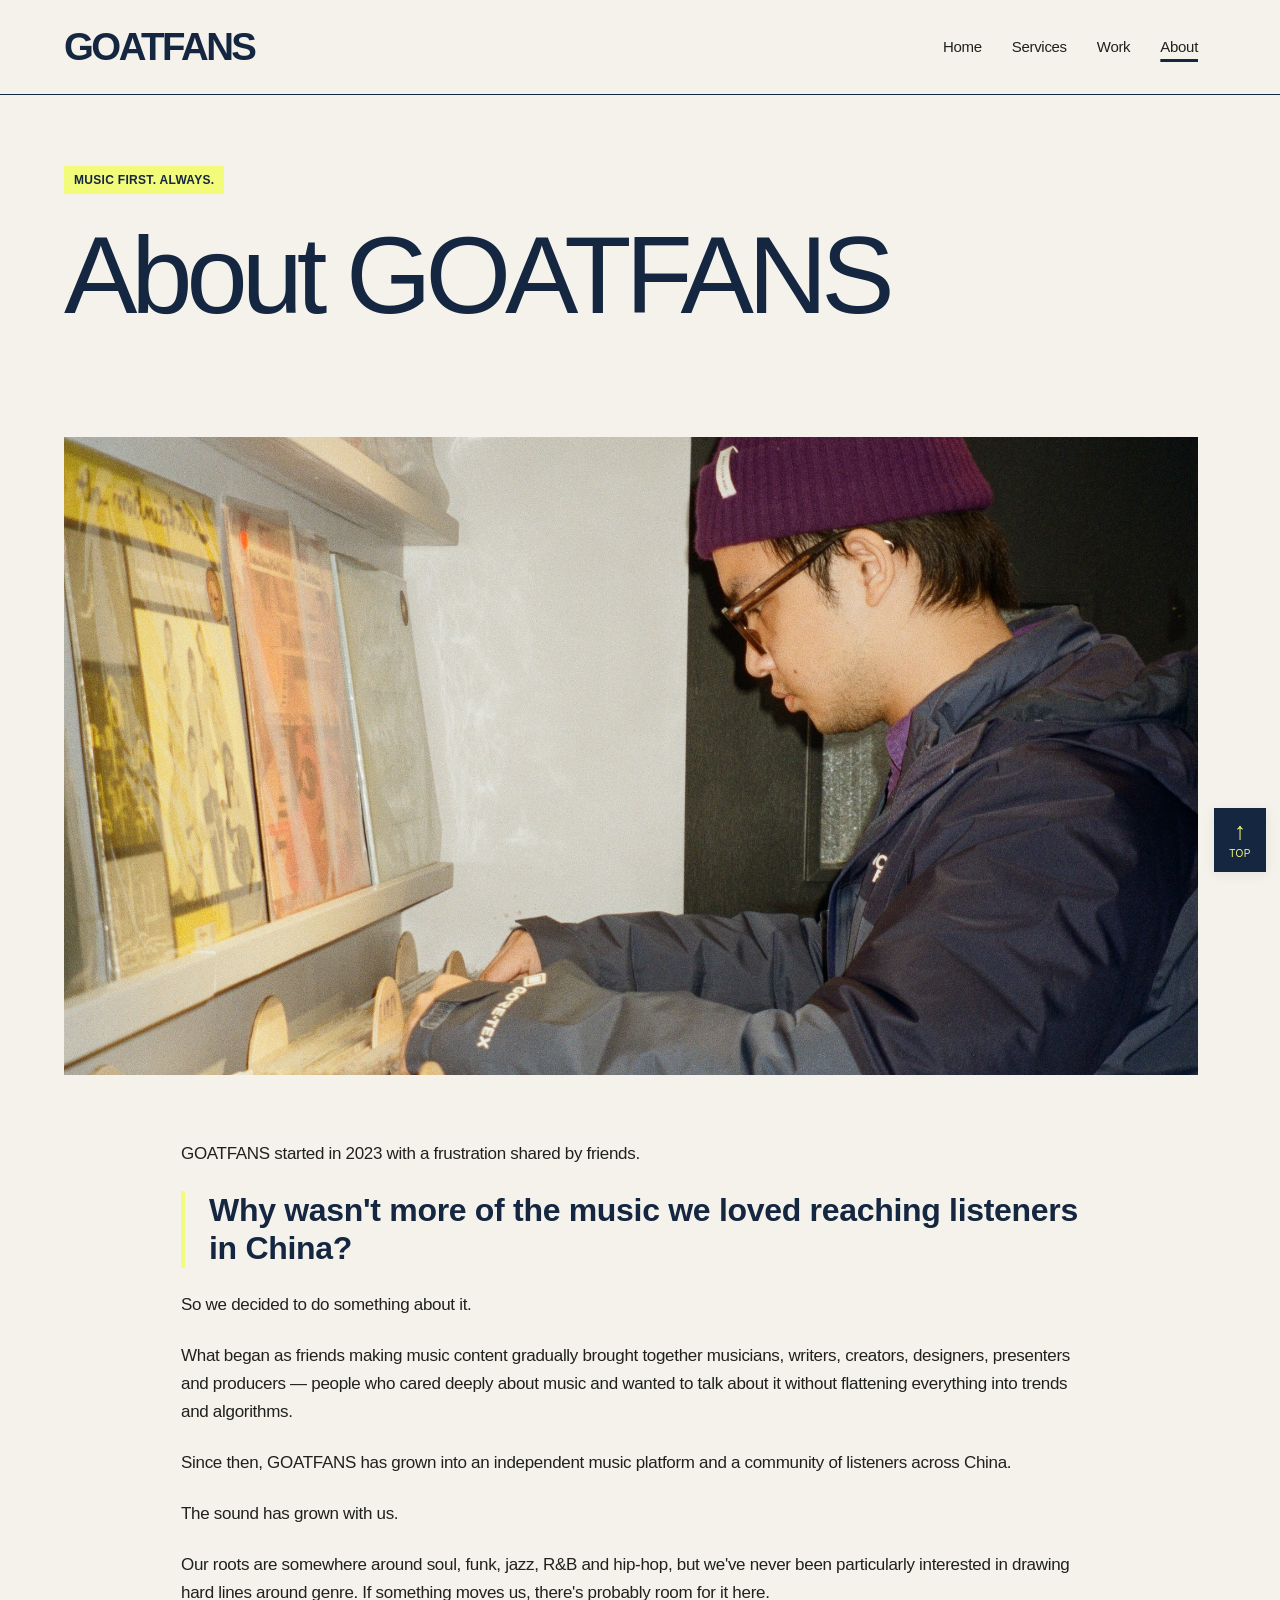
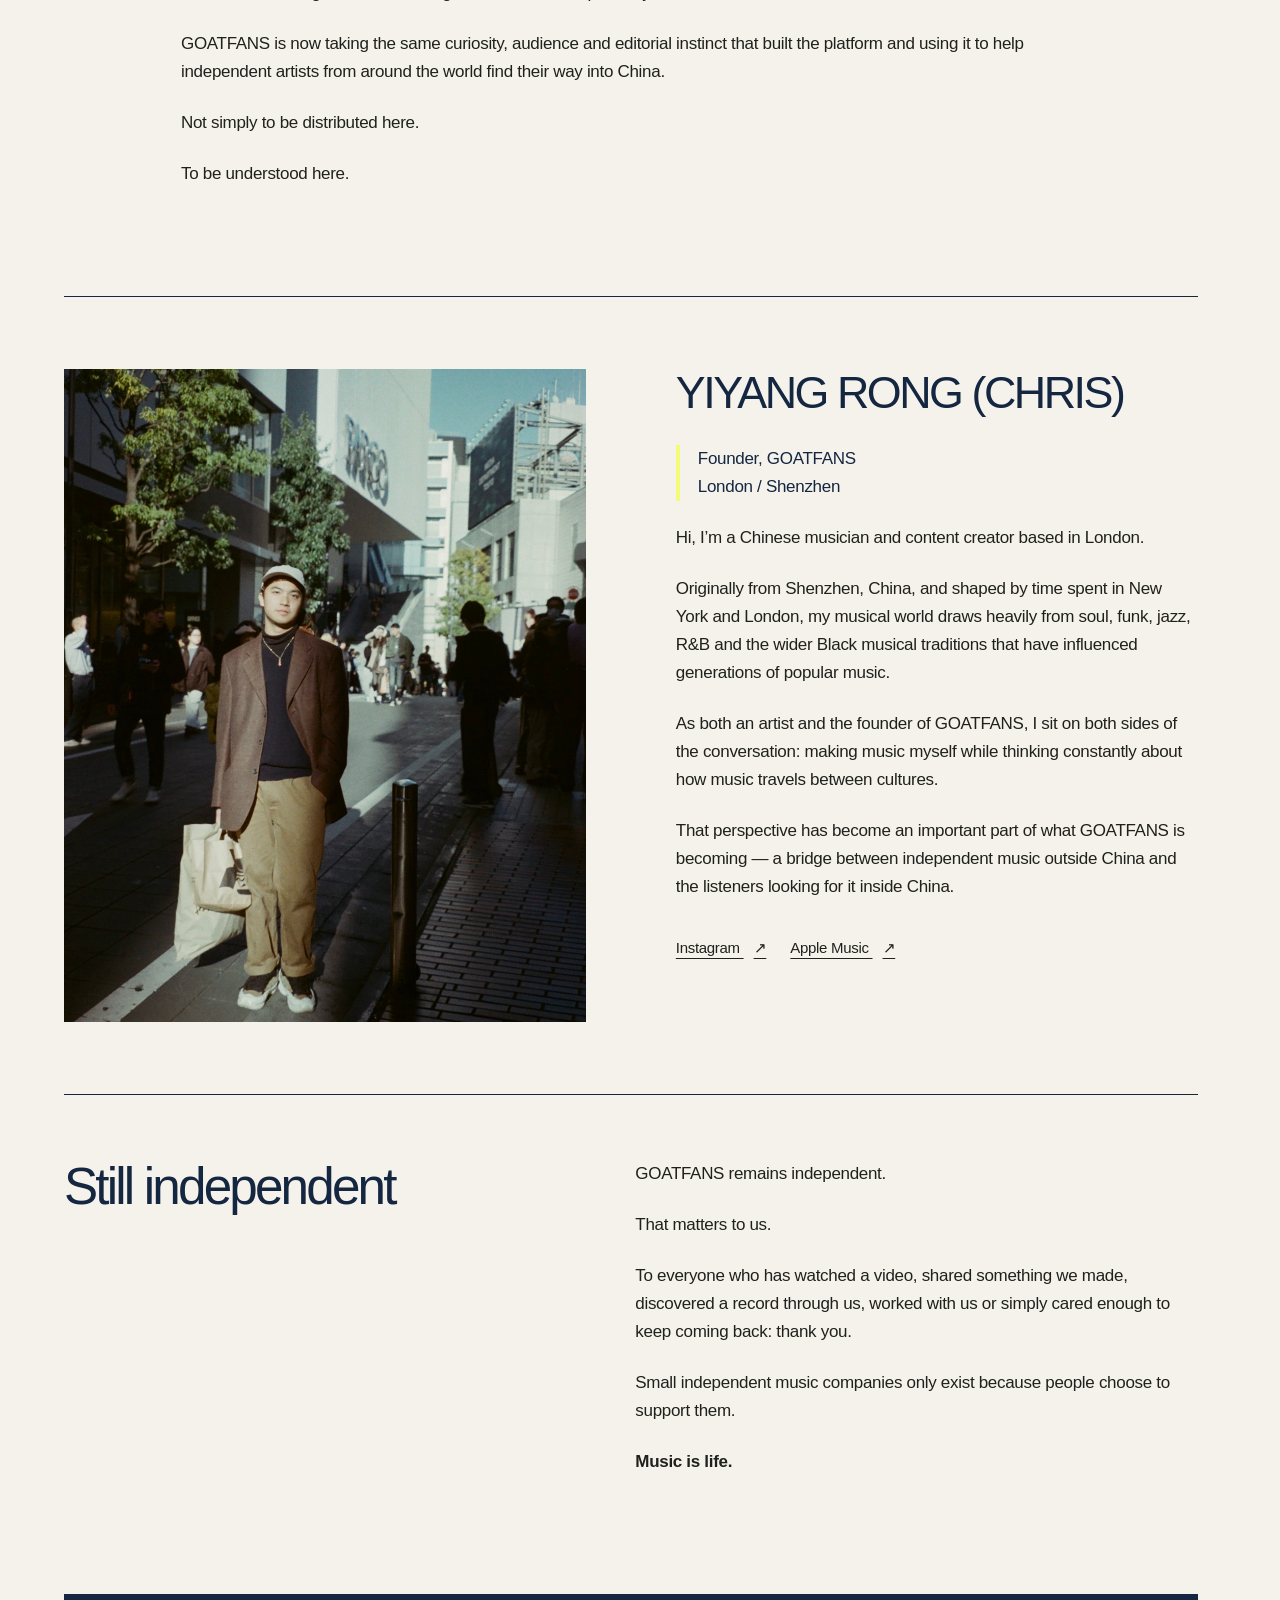
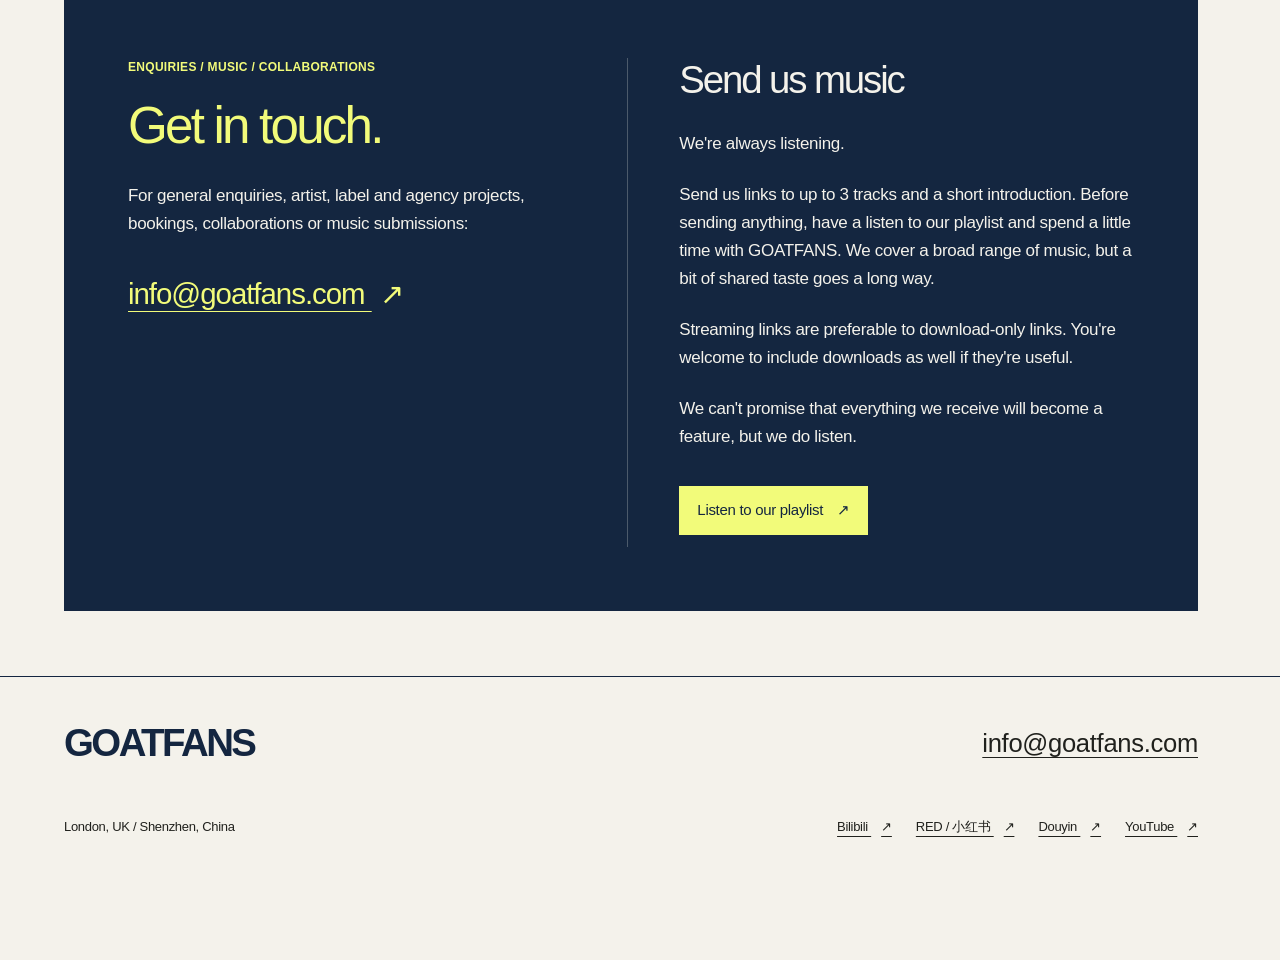
==== about.html @ 3749e1b6 "Update about.html" ====
<!doctype html>
<html lang="en-GB"><head><meta charset="utf-8"><meta name="viewport" content="width=device-width, initial-scale=1"><meta name="description" content="GOATFANS connects artists and music companies with audiences in China through local insight, storytelling and music marketing."><title>About — GOATFANS</title><link rel="stylesheet" href="assets/style.css"><script defer src="assets/script.js"></script></head>
<body id="top"><a class="skip" href="#main">Skip to content</a><header class="site-header"><a class="wordmark" href="index.html" aria-label="GOATFANS home">GOATFANS</a><nav aria-label="Main navigation"><a href="index.html">Home</a><a href="services.html">Services</a><a href="work.html">Work</a><a href="about.html" aria-current="page">About</a></nav></header><main id="main"><section class="page-intro"><p class="eyebrow section-tag">MUSIC FIRST. ALWAYS.</p><h1>About GOATFANS</h1></section><figure class="photo wide"><img src="images/home-secondary.jpg" alt="The people and places behind GOATFANS." loading="lazy" width="1600" height="1000"><figcaption>The people and places behind GOATFANS.</figcaption></figure><section class="origin prose"><p>GOATFANS started in 2023 with a frustration shared by friends.</p>
<p><strong>Why wasn&#x27;t more of the music we loved reaching listeners in China?</strong></p>
<p>So we decided to do something about it.</p>
<p>What began as friends making music content gradually brought together musicians, writers, creators, designers, presenters and producers — people who cared deeply about music and wanted to talk about it without flattening everything into trends and algorithms.</p>
<p>Since then, GOATFANS has grown into an independent music platform and a community of listeners across China.</p>
<p>The sound has grown with us.</p>
<p>Our roots are somewhere around soul, funk, jazz, R&amp;B and hip-hop, but we&#x27;ve never been particularly interested in drawing hard lines around genre. If something moves us, there&#x27;s probably room for it here.</p>
<p>GOATFANS is now taking the same curiosity, audience and editorial instinct that built the platform and using it to help independent artists from around the world find their way into China.</p>
<p>Not simply to be distributed here.</p>
<p>To be understood here.</p></section><section class="profile section-grid"><figure class="photo portrait"><img src="images/about-chris.jpg" alt="Yiyang Rong (Chris), founder of GOATFANS." loading="lazy" width="1600" height="1000"><figcaption>Yiyang Rong (Chris), founder of GOATFANS.</figcaption></figure><div class="prose"><h2>YIYANG RONG (CHRIS)</h2><p class="profile-meta">Founder, GOATFANS<br>London / Shenzhen</p><p>Hi, I’m a Chinese musician and content creator based in London.</p>
<p>Originally from Shenzhen, China, and shaped by time spent in New York and London, my musical world draws heavily from soul, funk, jazz, R&amp;B and the wider Black musical traditions that have influenced generations of popular music.</p>
<p>As both an artist and the founder of GOATFANS, I sit on both sides of the conversation: making music myself while thinking constantly about how music travels between cultures.</p>
<p>That perspective has become an important part of what GOATFANS is becoming — a bridge between independent music outside China and the listeners looking for it inside China.</p><div class="socials"><a class="text-link" href="https://www.instagram.com/yyrongyy/?hl=en">Instagram <span aria-hidden="true">↗</span></a><a class="text-link" href="https://music.apple.com/gb/artist/goatfans/1736499984">Apple Music <span aria-hidden="true">↗</span></a></div></div></section><section class="text-section"><h2>Still independent</h2><div class="prose"><p>GOATFANS remains independent.</p>
<p>That matters to us.</p>
<p>To everyone who has watched a video, shared something we made, discovered a record through us, worked with us or simply cared enough to keep coming back: thank you.</p>
<p>Small independent music companies only exist because people choose to support them.</p>
<p><strong>Music is life.</strong></p></div></section>

  <section class="text-section contact-combined" id="contact">
  <div class="contact-heading">
    <p class="eyebrow">ENQUIRIES / MUSIC / COLLABORATIONS</p>
    <h2>Get in touch.</h2>

    <p>
      For general enquiries, artist, label and agency projects,
      bookings, collaborations or music submissions:
    </p>

    <a class="contact-email" href="mailto:info@goatfans.com">
      info@goatfans.com
      <span aria-hidden="true">↗</span>
    </a>
  </div>

  <div class="prose contact-submissions">
    <h3>Send us music</h3>

    <p>We're always listening.</p>

    <p>
      Send us links to up to 3 tracks and a short introduction.
      Before sending anything, have a listen to our playlist and
      spend a little time with GOATFANS. We cover a broad range
      of music, but a bit of shared taste goes a long way.
    </p>

    <p>
      Streaming links are preferable to download-only links.
      You're welcome to include downloads as well if they're useful.
    </p>

    <p>
      We can't promise that everything we receive will become
      a feature, but we do listen.
    </p>

    <a
      class="text-link contact-playlist"
      href="https://music.apple.com/cn/playlist/goatfans/pl.u-Ldbqel5u2qp4x9j"
    >
      Listen to our playlist
      <span aria-hidden="true">↗</span>
    </a>
  </div>
</section>
  </main>

  <footer>
    <div class="footer-top">
      <a class="wordmark" href="index.html">GOATFANS</a>

      <a href="mailto:info@goatfans.com">
        info@goatfans.com
      </a>
    </div>

    <div class="footer-bottom">
      <p>London, UK / Shenzhen, China</p>

      <div class="socials">
        <a
          class="text-link"
          href="https://space.bilibili.com/323968930?spm_id_from=333.788.upinfo.detail.click"
        >
          Bilibili <span aria-hidden="true">↗</span>
        </a>

        <a
          class="text-link"
          href="https://xhslink.cn/o/6vemMysuDjt"
        >
          RED / 小红书 <span aria-hidden="true">↗</span>
        </a>

        <a
          class="text-link"
          href="https://v.douyin.com/o5n6sm8n3NY/"
        >
          Douyin <span aria-hidden="true">↗</span>
        </a>

        <a
          class="text-link"
          href="https://www.youtube.com/@goatfans"
        >
          YouTube <span aria-hidden="true">↗</span>
        </a>
      </div>
    </div>
  </footer>

  <a class="svc-top" href="#top" aria-label="Back to top">
    <span aria-hidden="true">↑</span>
    <span>TOP</span>
  </a>
</body>
</html>
---- assets/style.css ----
:root{--paper:#f4f2eb;--ink:#20211d;--muted:#64665e;--line:#c9cbc0;--accent:#f2fb7a;--navy:#142640;--heading:Futura,"Futura PT","Century Gothic","Avenir Next",Arial,sans-serif;--body:Helvetica,"Helvetica Neue",Arial,sans-serif}*{box-sizing:border-box}html{scroll-behavior:smooth}body{margin:0;background:var(--paper);color:var(--ink);font-family:var(--body);font-size:17px;line-height:1.65;letter-spacing:-.018em}a{color:inherit;text-decoration-thickness:1px;text-underline-offset:5px}a:hover{color:#596218}a:focus-visible{outline:2px solid var(--ink);outline-offset:6px}.skip{position:absolute;left:24px;top:-100px;background:var(--accent);padding:10px;z-index:10}.skip:focus{top:10px}.site-header,main,footer{max-width:1600px;margin:auto;padding-left:5vw;padding-right:5vw}.site-header{display:flex;align-items:center;justify-content:space-between;gap:24px;padding-top:28px;padding-bottom:28px;border-bottom:1px solid var(--line)}.wordmark{font-family:var(--heading);font-weight:800;font-size:clamp(27px,3vw,46px);letter-spacing:-.065em;line-height:1;text-decoration:none}nav{display:flex;gap:30px;font-size:15px}nav a{text-decoration:none}nav a[aria-current]{text-decoration:underline;text-decoration-thickness:2px}h1,h2,h3,.display{font-family:var(--heading);font-weight:500;letter-spacing:-.055em;line-height:1.06;margin:0 0 28px}h1,.display{font-size:clamp(52px,8.6vw,132px)}h2{font-size:clamp(32px,4vw,60px)}h3{font-size:clamp(26px,2.7vw,40px);line-height:1.13}p{margin:0 0 23px}strong{font-weight:600}.eyebrow{font-size:12px;letter-spacing:.025em;font-weight:600;line-height:1.5}.home-editorial>.eyebrow{margin:30px 0 22px}.photo{margin:0;background:#e4e5db;position:relative;overflow:hidden;aspect-ratio:16/10}.photo img{display:block;width:100%;height:100%;object-fit:cover}.photo figcaption{display:none}.photo.missing img{display:none}.photo.missing figcaption{display:flex;position:absolute;inset:0;align-items:center;justify-content:center;text-align:center;padding:25px;color:#5c6051;font-family:var(--heading);font-size:clamp(18px,2.5vw,34px);letter-spacing:-.035em}.wide{width:100%;aspect-ratio:16/9}.home-editorial h1,.home-editorial .display{margin:35px 0 40px}.intro{max-width:790px;margin:0 0 110px auto}.lead{font-size:clamp(24px,2.7vw,38px);line-height:1.3;letter-spacing:-.035em}.text-link{display:inline-block;font-size:15px;font-weight:500;margin:12px 0}.text-link span{margin-left:10px}.section-grid{display:grid;grid-template-columns:1fr 1fr;align-items:center;gap:7vw;padding:72px 0;border-top:1px solid var(--line)}.square{aspect-ratio:1}.portrait{aspect-ratio:4/5}.playlist h2{font-size:clamp(40px,5.5vw,80px)}.platforms{border-top:1px solid var(--line);padding:40px 0 65px}.socials{display:flex;gap:24px;flex-wrap:wrap}.page-intro{padding:70px 0 65px;max-width:950px}.page-intro h1{margin-bottom:38px}.page-intro p{max-width:770px}.text-section{display:grid;grid-template-columns:1fr 1.2fr;gap:8vw;border-top:1px solid var(--line);padding:65px 0}.prose{max-width:740px}.prose h3{margin-top:30px}.prose h3:first-child{margin-top:0}.prose ul{padding-left:22px;margin:0 0 30px}.prose li{padding:3px 0}.project{border-top:1px solid var(--line);padding:55px 0 75px}.project-heading{margin-bottom:32px}.project-grid{display:grid;grid-template-columns:1.2fr 1fr;gap:5vw;align-items:start}.video{position:relative;aspect-ratio:16/9;background:#242722}.video iframe{position:absolute;width:100%;height:100%;border:0}.project-note{padding:45px;background:var(--accent);min-height:240px;display:flex;flex-direction:column;justify-content:space-between}.project-note>p:last-child{font-family:var(--heading);font-size:38px;line-height:1.12;letter-spacing:-.04em;margin:0}.closing{border-top:1px solid var(--line);padding:70px 0;max-width:800px}.origin{padding:65px 0 85px;margin:auto}.origin strong{font-family:var(--heading);font-size:32px;line-height:1.2;display:block}.profile{align-items:start}.profile h2{font-size:clamp(30px,3.5vw,52px)}.profile-meta{color:var(--muted)}footer{border-top:1px solid var(--line);padding-top:45px;padding-bottom:30px}.footer-top,.footer-bottom{display:flex;justify-content:space-between;align-items:center;gap:30px}.footer-bottom{margin-top:40px;font-size:13px}.footer-bottom p{margin:0}.footer-bottom .text-link{font-size:13px}.footer-top>a:last-child{font-size:clamp(18px,2vw,28px)}@media(min-width:1800px){.site-header,main,footer{padding-left:80px;padding-right:80px}}@media(max-width:700px){body{font-size:16px}.site-header{align-items:flex-start;flex-direction:column;padding-top:24px;padding-bottom:20px;gap:22px}nav{width:100%;justify-content:space-between;gap:16px}.home-editorial>.eyebrow{font-size:10px;max-width:280px}.home-editorial h1,.home-editorial .display{margin:25px 0 30px}.wide{aspect-ratio:4/3}.intro{margin-bottom:65px}.section-grid,.text-section,.project-grid{grid-template-columns:1fr;gap:30px}.section-grid,.text-section{padding:45px 0}.page-intro{padding:45px 0}.project{padding:40px 0}.footer-top,.footer-bottom{align-items:flex-start;flex-direction:column;gap:24px}.footer-bottom{margin-top:30px}.socials{gap:18px}.origin{padding:40px 0 50px}.profile .portrait{max-width:480px;width:100%}.project-note{min-height:200px}}@media(prefers-reduced-motion:reduce){html{scroll-behavior:auto}}


/* Layout and colour are scoped to Services. */
.svc-page{--svc-lime:#f2fb7a;--svc-navy:#142640}
.svc-page main{padding-top:24px}
.svc-page main h2{font-size:clamp(32px,4vw,60px)}
.svc-hero{display:grid;grid-template-columns:1fr 1fr;gap:7vw;padding:45px 0 80px}
.svc-hero h1{font-size:clamp(64px,8vw,125px);max-width:550px}
.svc-statement{font-family:var(--heading);font-size:clamp(28px,3vw,44px);line-height:1.15;letter-spacing:-.04em}
.svc-intro-copy{padding-top:10px}
.svc-service{border-top:1px solid var(--line);padding:55px 0 65px}
.svc-service .eyebrow{display:inline-block;background:var(--svc-lime);padding:5px 10px;margin-bottom:24px}
.svc-service-layout{display:grid;grid-template-columns:1fr 1fr;gap:7vw;margin-top:36px}
.svc-description>p:first-child{font-family:var(--heading);font-size:clamp(28px,3vw,42px);line-height:1.15;letter-spacing:-.04em}
.svc-description strong{font-weight:500}
.svc-includes{list-style:none;margin:0;padding:0}
.svc-includes li{padding:12px 0;border-top:1px solid var(--line);line-height:1.5}
.svc-aside{display:grid;grid-template-columns:1fr 1.6fr;gap:5vw;border-left:4px solid var(--svc-lime);padding:10px 0 10px 26px;margin-top:40px}
.svc-aside p:first-child{font-family:var(--heading);font-size:clamp(24px,2.5vw,34px);line-height:1.2;letter-spacing:-.03em}
.svc-aside p:last-child{margin-bottom:0}
.svc-service-2 .svc-service-layout{grid-template-columns:1.2fr 1fr}
.svc-service-2 .svc-aside{display:block;max-width:850px}
.svc-service-2 .svc-aside p:first-child{font-size:clamp(28px,3vw,44px)}
.svc-service-3 .svc-aside{display:block;max-width:850px}
.svc-service-3 .svc-aside p:first-child{font:inherit;margin:0}
.svc-timing,.svc-ecosystem{border-top:1px solid var(--line);padding:65px 0}
.svc-timing table{width:100%;border-collapse:collapse;margin-top:35px;text-align:left;table-layout:fixed}
.svc-timing th,.svc-timing td{padding:24px;vertical-align:top;border-bottom:1px solid var(--line);overflow-wrap:break-word}
.svc-timing thead{background:var(--svc-lime);font-size:14px}
.svc-timing th:first-child{width:34%}
.svc-timing tbody th{font-family:var(--heading);font-size:clamp(21px,2.2vw,30px);font-weight:500;line-height:1.2;letter-spacing:-.035em}
.svc-timing td strong{font-weight:600}
.svc-timing-note{padding:24px 0 0;max-width:760px}
.svc-timing-note p{margin:0}
.svc-platform-grid{display:grid;grid-template-columns:1fr 1fr;gap:0 6vw;margin:35px 0}
.svc-platform-grid>div{padding:25px 0;border-top:1px solid var(--line)}
.svc-platform-grid dt{font-family:var(--heading);font-size:clamp(25px,2.7vw,38px);line-height:1.2;letter-spacing:-.04em;margin-bottom:15px}
.svc-platform-grid dd{margin:0}
.svc-timing>.text-link{background:var(--svc-lime);color:var(--ink);padding:14px 22px;text-decoration:none}
.svc-timing>.text-link:hover{text-decoration:underline}
.svc-sr-only{position:absolute;width:1px;height:1px;padding:0;margin:-1px;overflow:hidden;clip-path:inset(50%);white-space:nowrap;border:0}
@media(max-width:750px){
 .svc-hero,.svc-service-layout,.svc-service-2 .svc-service-layout,.svc-aside,.svc-platform-grid{grid-template-columns:1fr}
 .svc-hero{gap:10px;padding:25px 0 40px}
 .svc-hero h1{margin-bottom:16px}
 .svc-service,.svc-timing,.svc-ecosystem{padding:40px 0}
 .svc-service-layout{gap:20px;margin-top:25px}
 .svc-aside{gap:0;margin-top:25px;padding-left:18px}
 .svc-timing th,.svc-timing td{padding:18px 12px}
 .svc-timing th:first-child{width:38%}
 .svc-timing tbody th{font-size:20px}
}

/* Clickable service map and return-to-top control. */
.svc-page{--svc-lime:#f2fb7a;--svc-navy:#142640}
.svc-map{padding:55px 0 70px;border-top:1px solid var(--line)}
.svc-map-intro{max-width:850px;margin-bottom:40px}
.svc-map-flow{text-align:center}
.svc-map-source{max-width:640px;margin:auto;padding:24px;border:1px solid var(--line)}
.svc-map-source h3{font-size:30px;margin-bottom:10px}
.svc-map-source p{margin:0;font-size:14px}
.svc-map-arrow{display:block;font-size:24px;line-height:1;padding:18px 0;color:var(--muted)}
.svc-map-foundation{display:grid;grid-template-columns:repeat(3,minmax(0,1fr));gap:22px;margin:0}
.svc-map-foundation>div{padding:20px 12px;border-top:1px solid var(--line);border-bottom:1px solid var(--line)}
.svc-map-foundation dt{font-family:var(--heading);font-size:clamp(21px,2.3vw,32px);line-height:1.15;letter-spacing:-.035em;margin-bottom:10px}
.svc-map-foundation dd{margin:0;font-size:14px}
.svc-map-brief{max-width:660px;margin:auto;padding:22px 12px}
.svc-map-brief h3{font-size:clamp(25px,3vw,40px);margin-bottom:12px}
.svc-map-brief p{margin:0}
.svc-map-links{display:grid;grid-template-columns:repeat(3,minmax(0,1fr));gap:22px;text-align:left}
.svc-map-link{display:flex;flex-direction:column;justify-content:space-between;gap:20px;background:var(--svc-lime);color:var(--ink);padding:26px;text-decoration:none;border:1px solid transparent;transition:background .15s ease}
.svc-map-link:hover{background:var(--svc-navy);color:var(--svc-lime);border-color:var(--svc-navy)}
.svc-map-link .eyebrow{margin:0}
.svc-map-link strong{font-family:var(--heading);font-size:clamp(25px,2.8vw,39px);font-weight:500;letter-spacing:-.045em;line-height:1.1}
.svc-map-link small{font-size:14px}
.svc-map-outcome h3{font-size:clamp(28px,3.5vw,48px);margin-bottom:12px}
.svc-map-outcome p{margin:0}
.svc-page .svc-service{scroll-margin-top:25px}
.svc-service:target>header h2{ text-decoration:underline;text-decoration-color:var(--svc-lime);text-decoration-thickness:6px;text-underline-offset:10px }
.svc-top{position:fixed;right:14px;bottom:28px;z-index:20;width:52px;min-height:64px;display:flex;flex-direction:column;align-items:center;justify-content:center;background:var(--paper);color:var(--ink);border:1px solid var(--ink);text-decoration:none;box-shadow:0 3px 12px #20211d12}
.svc-top span:first-child{font-size:24px;line-height:1.2}
.svc-top span:last-child{font-size:10px;letter-spacing:.03em}
.svc-top:hover{background:var(--svc-lime);color:var(--ink)}
.svc-page footer{padding-bottom:110px}
@media(min-width:751px){.svc-page main,.svc-page .site-header,.svc-page footer{padding-right:max(5vw,82px)}}
@media(max-width:750px){
 .svc-map{padding:40px 0}.svc-map-foundation,.svc-map-links{grid-template-columns:1fr;gap:12px}
 .svc-map-foundation>div{padding:18px}.svc-map-foundation>div+div{border-top:0}
 .svc-map-link{padding:22px;gap:14px}.svc-map-link strong{font-size:30px}
 .svc-map-brief{padding:18px 5px}.svc-top{right:10px;bottom:calc(16px + env(safe-area-inset-bottom,0px));width:46px;min-height:52px}
}
@media(prefers-reduced-motion:reduce){.svc-map-link{transition:none}}

/* The yellow is sampled from the supplied reference; navy marks practical information. */
.svc-map-link{color:var(--svc-navy)}
.svc-map-brief h3,.svc-map-outcome h3{color:var(--svc-navy)}
.svc-timing,.svc-ecosystem{border-top-color:var(--svc-navy)}
.svc-timing>.eyebrow,.svc-ecosystem>.eyebrow{color:var(--svc-navy);font-weight:600;letter-spacing:.06em}
.svc-timing>h2,.svc-ecosystem>h2{color:var(--svc-navy)}
.svc-timing thead{background:var(--svc-navy);color:var(--svc-lime)}
.svc-timing>.text-link{margin-top:30px;background:var(--svc-navy);color:var(--svc-lime)}
.svc-timing>.text-link:hover{background:var(--svc-lime);color:var(--svc-navy)}
.svc-top{background:var(--svc-navy);color:var(--svc-lime);border-color:var(--svc-navy)}
.svc-top:hover{background:var(--svc-lime);color:var(--svc-navy)}

/* Shared v4 visual language. */
body{--svc-lime:#f2fb7a;--svc-navy:#142640}
h1,h2,h3,.wordmark{color:var(--navy)}
nav a[aria-current]{text-decoration-color:var(--navy);text-decoration-thickness:3px;text-underline-offset:7px}
a:hover{color:var(--navy)}
a:focus-visible{outline-color:var(--navy)}
.site-header{border-bottom-color:var(--navy)}
.eyebrow{color:var(--navy)}
.section-tag{display:inline-block;background:var(--accent);padding:5px 10px}
.action-link{background:var(--accent);color:var(--navy);padding:14px 22px;text-decoration:none}
.action-link:hover{background:var(--navy);color:var(--accent)}
.home-editorial h1{font-size:clamp(52px,8.6vw,132px);margin:40px 0}
.home-editorial .intro{max-width:none;margin:0 0 75px;display:grid;grid-template-columns:1fr 1fr;gap:7vw}
.home-editorial .intro .lead{color:var(--navy)}
.playlist-text{display:grid;grid-template-columns:1fr 1fr;gap:7vw;border-top:1px solid var(--navy);padding:65px 0;align-items:start}
.playlist-text h2{font-size:clamp(42px,5.5vw,80px)}
.playlist-text .playlist-copy{padding-top:30px}
.project-heading{display:grid;grid-template-columns:1fr 2fr;gap:3vw;align-items:start}
.project-heading .eyebrow{justify-self:start;background:var(--accent);padding:5px 10px}
.project-heading h2{margin:0}
.project{border-top-color:var(--navy)}
.project-grid .prose{border-left:3px solid var(--accent);padding-left:25px}
.project-note{background:var(--accent);color:var(--navy)}
.closing{max-width:none;display:grid;grid-template-columns:1fr 1.4fr;gap:12px 7vw;border-top-color:var(--navy)}
.closing h2{grid-row:span 4}.closing p{grid-column:2}.closing .text-link{grid-column:2;justify-self:start}
.origin{max-width:900px}.origin strong{border-left:4px solid var(--accent);padding-left:24px;color:var(--navy)}
.profile-meta{border-left:4px solid var(--accent);padding-left:18px;color:var(--navy)}
.profile,.text-section{border-top-color:var(--navy)}
#contact{background:var(--navy);color:var(--paper);padding:40px;margin:25px 0 50px}
#contact h2,#contact a{color:var(--accent)}
#contact a{overflow-wrap:anywhere}
footer{border-top-color:var(--navy);padding-bottom:110px}
.footer-top .wordmark{color:var(--navy)}
@media(min-width:751px){main,.site-header,footer{padding-right:max(5vw,82px)}}
@media(max-width:750px){
.home-editorial .intro,.playlist-text,.project-heading,.closing{grid-template-columns:1fr;gap:24px}
.home-editorial .intro{margin-bottom:45px}.playlist-text{padding:40px 0}.playlist-text .playlist-copy{padding:0}
.project-heading{gap:12px}.project-grid .prose{padding-left:18px}
.closing h2{grid-row:auto}.closing p,.closing .text-link{grid-column:1}
#contact{padding:28px 20px}.origin{padding:40px 0 50px}
}

/* Combined contact and music submissions */
#contact.contact-combined {
  display: grid;
  grid-template-columns: minmax(0, 1fr) minmax(0, 1.2fr);
  gap: clamp(32px, 6vw, 90px);
  padding: clamp(28px, 5vw, 70px);
  margin: 30px 0 65px;
  background: #142640;
  color: #f4f2eb;
  border: 0;
}

#contact.contact-combined .eyebrow,
#contact.contact-combined h2 {
  color: #f2fb7a;
}

#contact.contact-combined h2 {
  margin-bottom: 28px;
}

#contact.contact-combined h3 {
  color: #f4f2eb;
  margin-top: 0;
  font-size: clamp(28px, 3vw, 40px);
}

#contact.contact-combined .contact-heading,
#contact.contact-combined .contact-submissions {
  min-width: 0;
}

#contact.contact-combined .contact-email {
  display: inline-block;
  margin-top: 12px;
  color: #f2fb7a;
  font-size: clamp(20px, 2.3vw, 32px);
  line-height: 1.4;
  letter-spacing: -0.035em;
  text-decoration-thickness: 1px;
  text-underline-offset: 7px;
  overflow-wrap: anywhere;
}

#contact.contact-combined .contact-email span {
  display: inline-block;
  margin-left: 8px;
}

#contact.contact-combined .contact-submissions {
  border-left: 1px solid rgb(244 242 235 / 25%);
  padding-left: clamp(24px, 4vw, 55px);
}

#contact.contact-combined .contact-playlist {
  display: inline-block;
  margin-top: 12px;
  padding: 12px 18px;
  background: #f2fb7a;
  color: #142640;
  text-decoration: none;
}

#contact.contact-combined .contact-playlist:hover {
  background: #f4f2eb;
  color: #142640;
}

#contact.contact-combined a:focus-visible {
  outline: 2px solid #f2fb7a;
  outline-offset: 6px;
}

@media (max-width: 750px) {
  #contact.contact-combined {
    grid-template-columns: 1fr;
    gap: 32px;
    margin-bottom: 45px;
  }

  #contact.contact-combined .contact-submissions {
    border-left: 0;
    border-top: 1px solid rgb(244 242 235 / 25%);
    padding-left: 0;
    padding-top: 30px;
  }
}

/* Playlist: image left, copy right */
.playlist-text.playlist-with-image {
  display: grid;
  grid-template-columns: minmax(0, 1fr) minmax(0, 2fr);
  align-items: center;
  gap: clamp(28px, 5vw, 72px);
  padding: clamp(40px, 5vw, 70px) 0;
  border-top: 1px solid #142640;
}

.playlist-with-image .playlist-artwork {
  min-width: 0;
  margin: 0;
}

.playlist-with-image .playlist-artwork img {
  display: block;
  width: 100%;
  height: auto;
}

.playlist-text.playlist-with-image .playlist-copy {
  min-width: 0;
  padding-top: 0;
}

.playlist-with-image .playlist-copy h2 {
  margin-bottom: 24px;
  color: #142640;
  font-size: clamp(38px, 5vw, 76px);
  line-height: 1.06;
}

.playlist-with-image .playlist-copy > p:not(.eyebrow) {
  max-width: 650px;
}

@media (max-width: 700px) {
  .playlist-text.playlist-with-image {
    grid-template-columns: 1fr;
    gap: 32px;
  }

  .playlist-with-image .playlist-artwork {
    width: min(100%, 340px);
    justify-self: center;
  }
}

/* Match the service label to its link colour on hover and keyboard focus. */
.svc-map-link .eyebrow { color: inherit; }
.svc-map-link:focus-visible {
  outline: 2px solid var(--navy);
  outline-offset: 5px;
}
/* Navy playlist panel */
.playlist-text.playlist-with-image {
  background: #142640;
  color: #f4f2eb;
  border: 0;
  padding: clamp(24px, 4vw, 60px);
  margin: 30px 0 65px;
  gap: clamp(28px, 4vw, 60px);
}

.playlist-with-image .playlist-copy h2 {
  color: #f2fb7a;
}

.playlist-with-image .section-tag {
  background: #f2fb7a;
  color: #142640;
}

.playlist-with-image .playlist-artwork {
  background: transparent;
}

.playlist-with-image .action-link {
  background: #f2fb7a;
  color: #142640;
}

.playlist-with-image .action-link:hover {
  background: #f4f2eb;
  color: #142640;
}

.playlist-with-image a:focus-visible {
  outline: 2px solid #f2fb7a;
  outline-offset: 6px;
}

@media (max-width: 700px) {
  .playlist-text.playlist-with-image {
    margin: 24px 0 45px;
  }
}
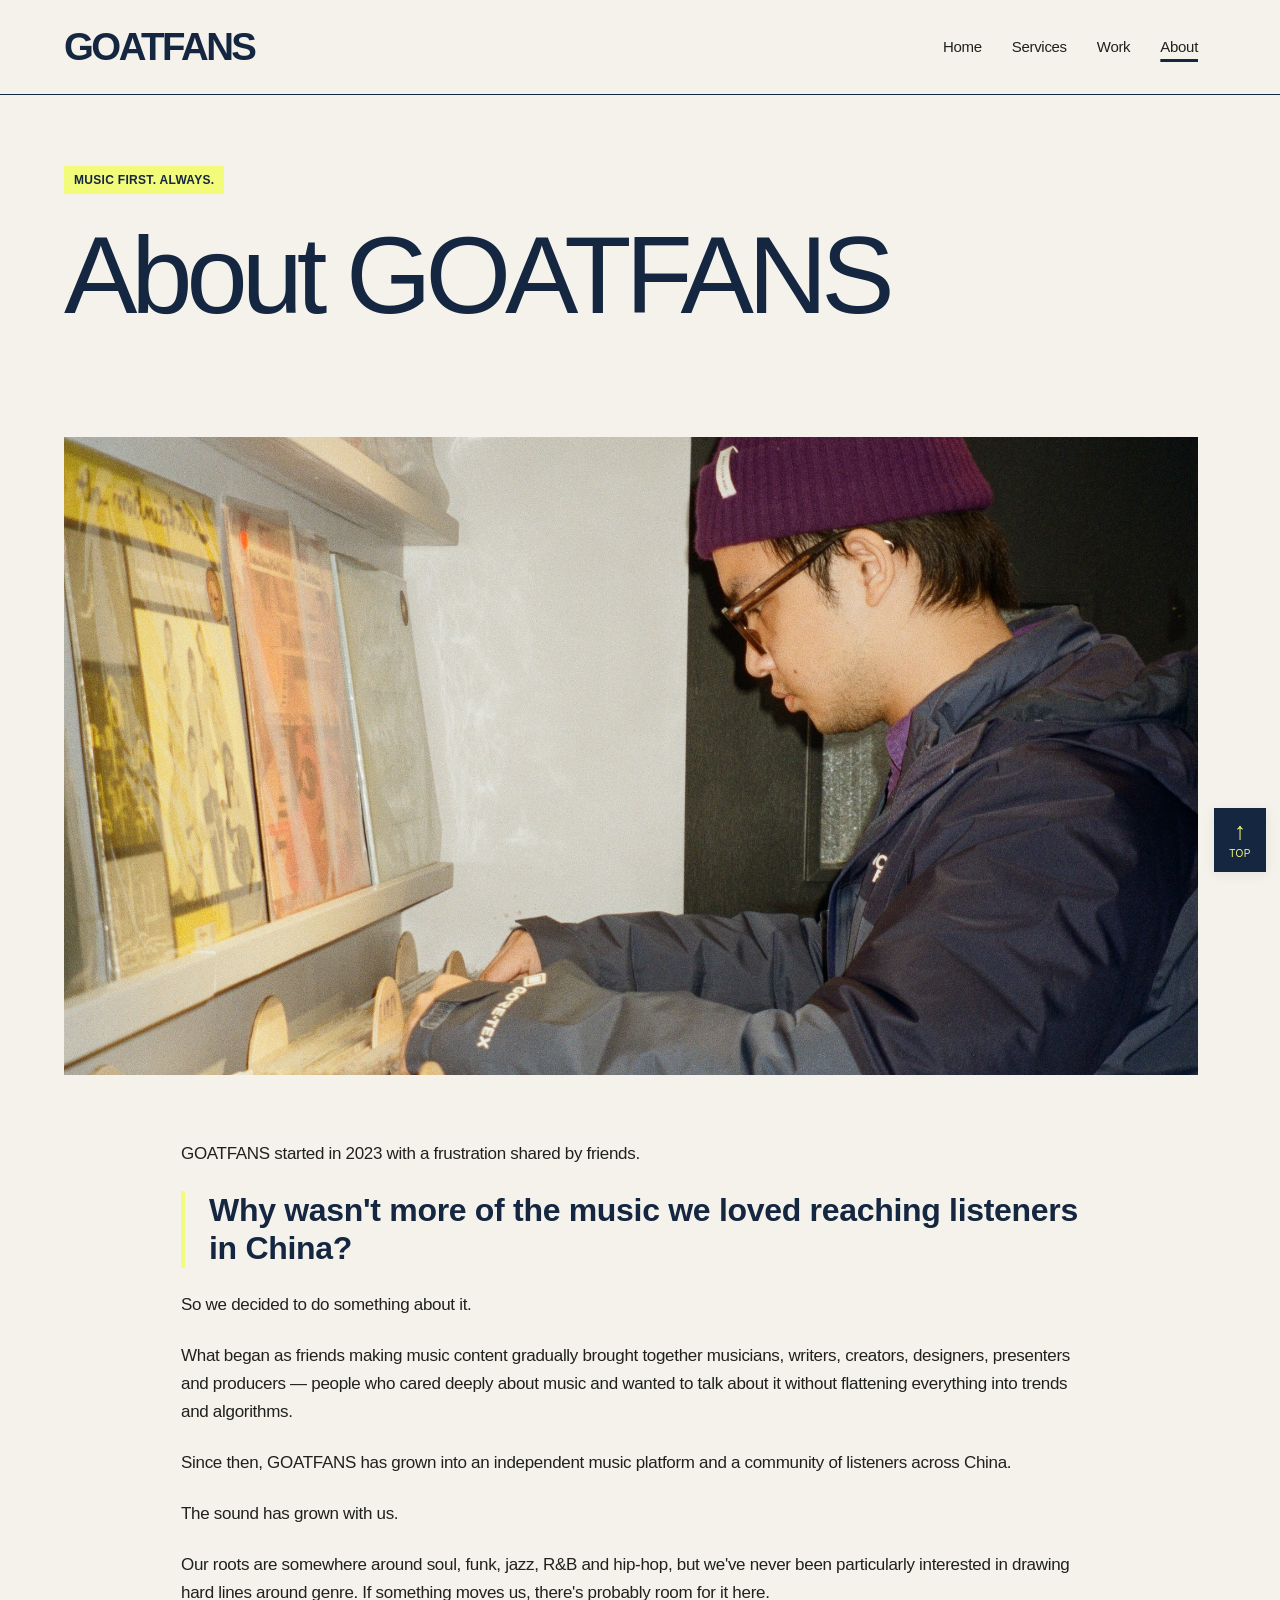
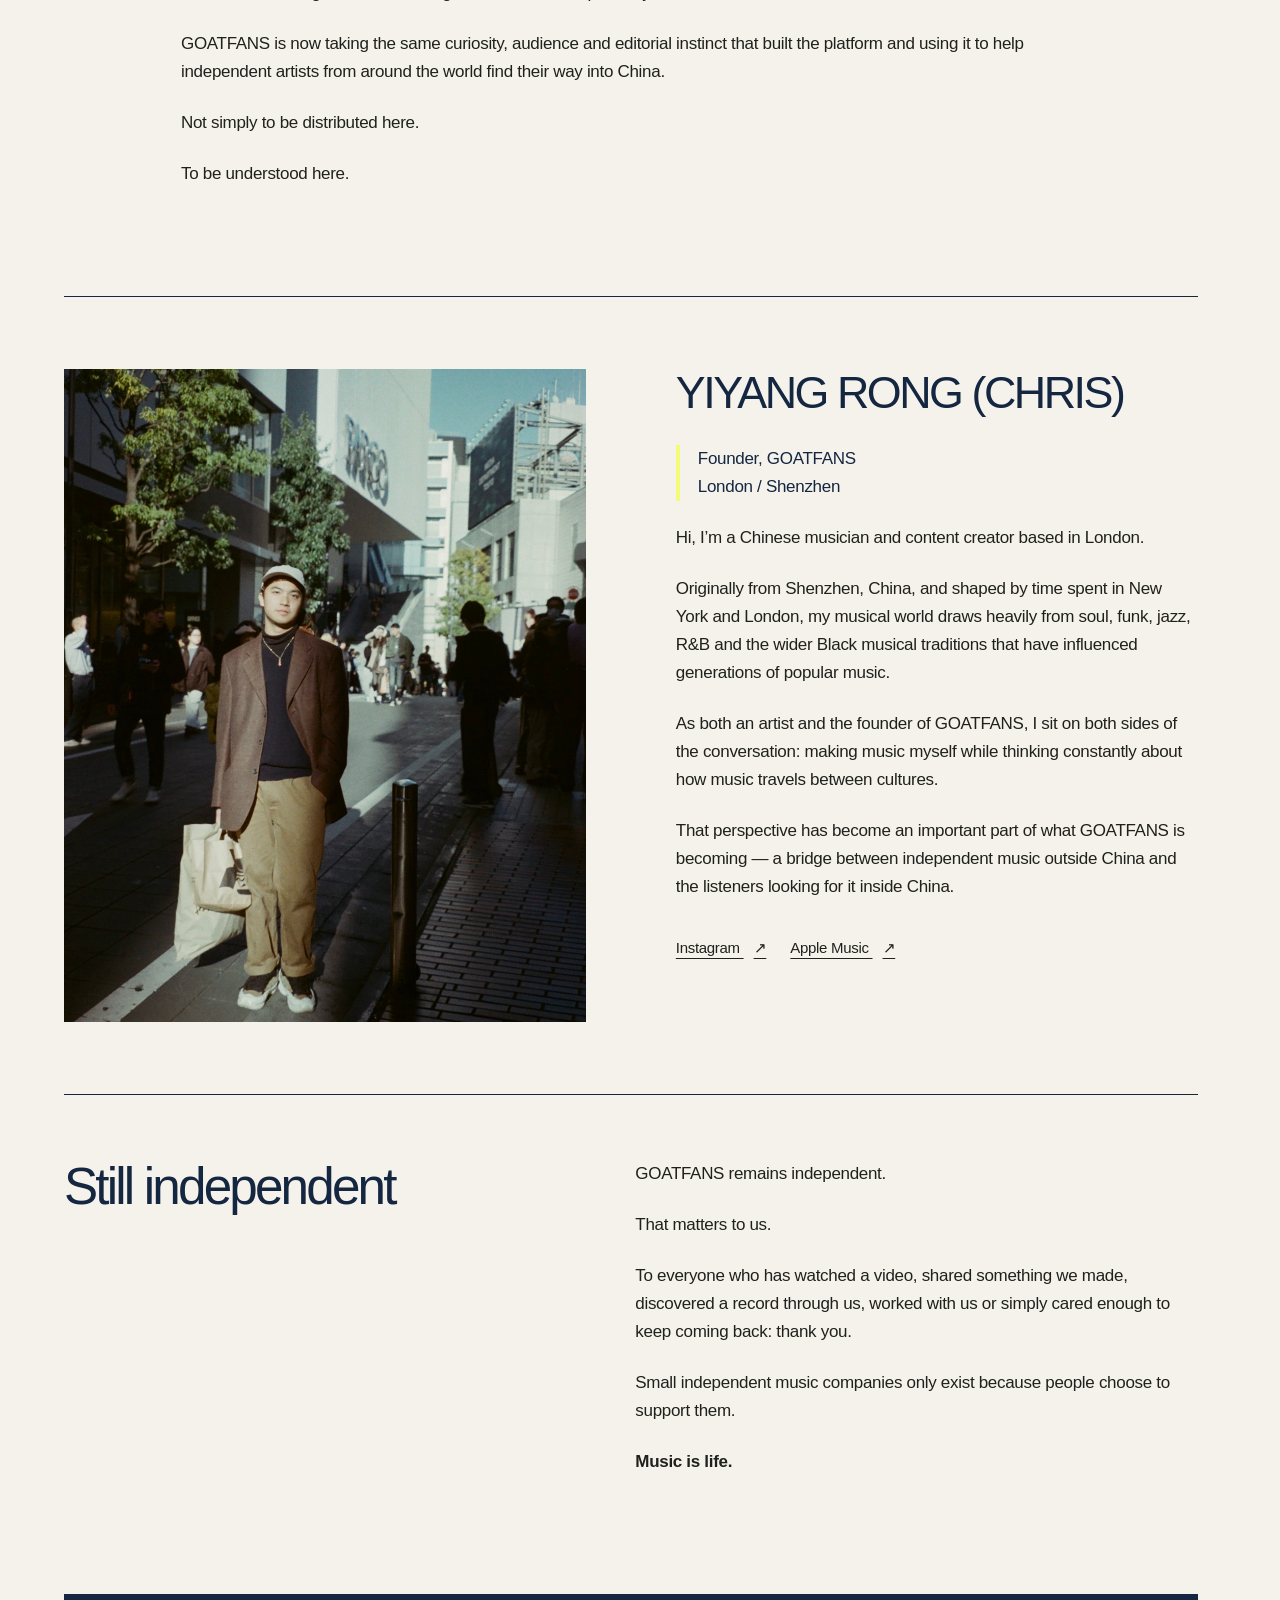
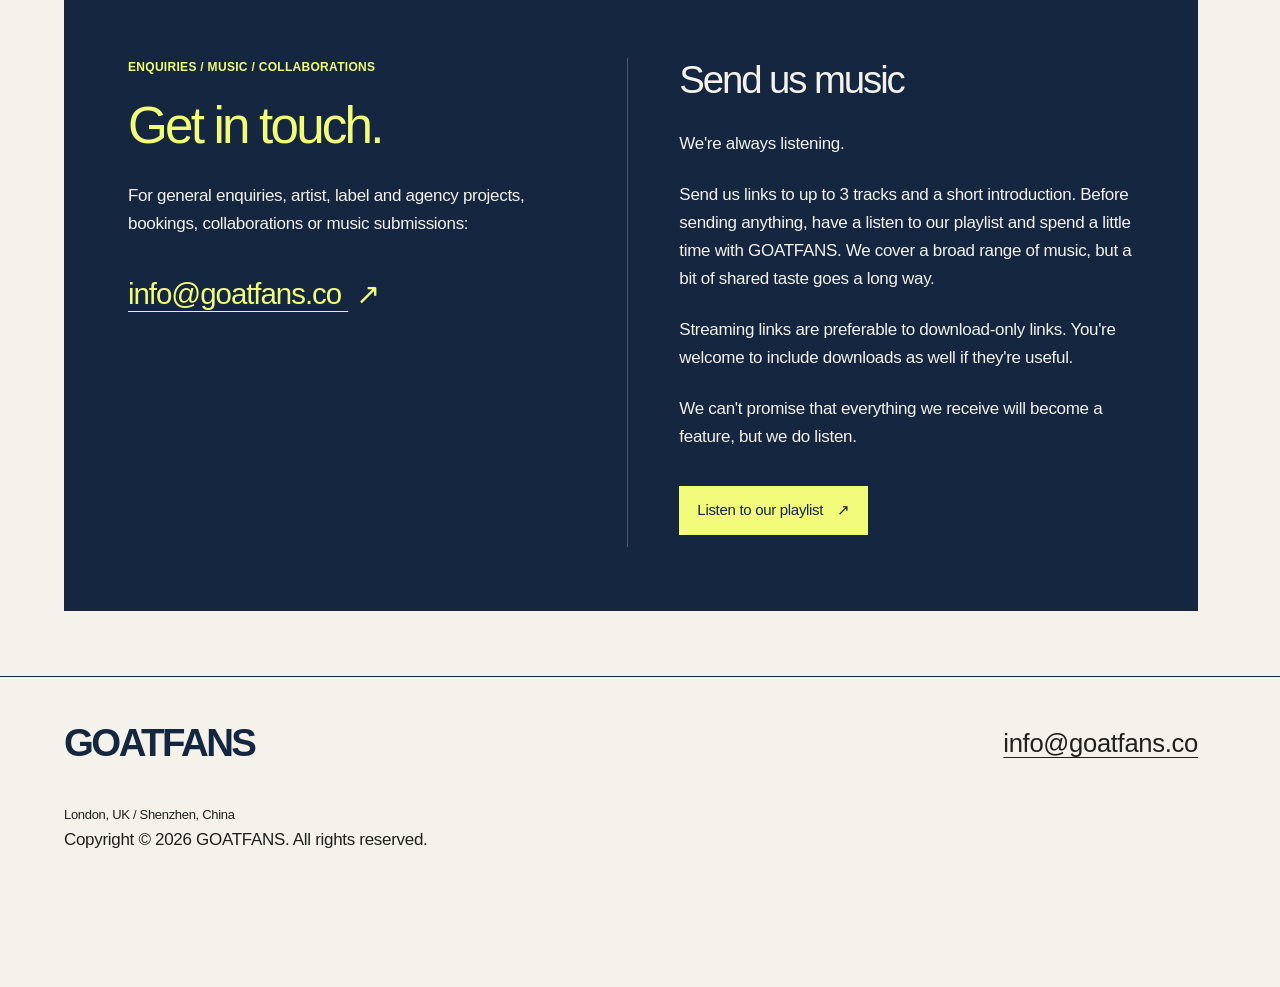
==== commit 79b3a364: "Update about.html" ====
--- a/about.html
+++ b/about.html
@@ -28,8 +28,8 @@
       bookings, collaborations or music submissions:
     </p>
 
-    <a class="contact-email" href="mailto:info@goatfans.com">
-      info@goatfans.com
+    <a class="contact-email" href="mailto:info@goatfans.co">
+      info@goatfans.co
       <span aria-hidden="true">↗</span>
     </a>
   </div>
@@ -65,50 +65,19 @@
     </a>
   </div>
 </section>
-  </main>
-
-  <footer>
+</main>  <footer>
     <div class="footer-top">
       <a class="wordmark" href="index.html">GOATFANS</a>
-
-      <a href="mailto:info@goatfans.com">
-        info@goatfans.com
-      </a>
+      <a href="mailto:info@goatfans.co">info@goatfans.co</a>
     </div>
 
     <div class="footer-bottom">
       <p>London, UK / Shenzhen, China</p>
+    </div>
 
-      <div class="socials">
-        <a
-          class="text-link"
-          href="https://space.bilibili.com/323968930?spm_id_from=333.788.upinfo.detail.click"
-        >
-          Bilibili <span aria-hidden="true">↗</span>
-        </a>
-
-        <a
-          class="text-link"
-          href="https://xhslink.cn/o/6vemMysuDjt"
-        >
-          RED / 小红书 <span aria-hidden="true">↗</span>
-        </a>
-
-        <a
-          class="text-link"
-          href="https://v.douyin.com/o5n6sm8n3NY/"
-        >
-          Douyin <span aria-hidden="true">↗</span>
-        </a>
-
-        <a
-          class="text-link"
-          href="https://www.youtube.com/@goatfans"
-        >
-          YouTube <span aria-hidden="true">↗</span>
-        </a>
-      </div>
-    </div>
+    <p class="footer-copyright">
+      Copyright © 2026 GOATFANS. All rights reserved.
+    </p>
   </footer>
 
   <a class="svc-top" href="#top" aria-label="Back to top">
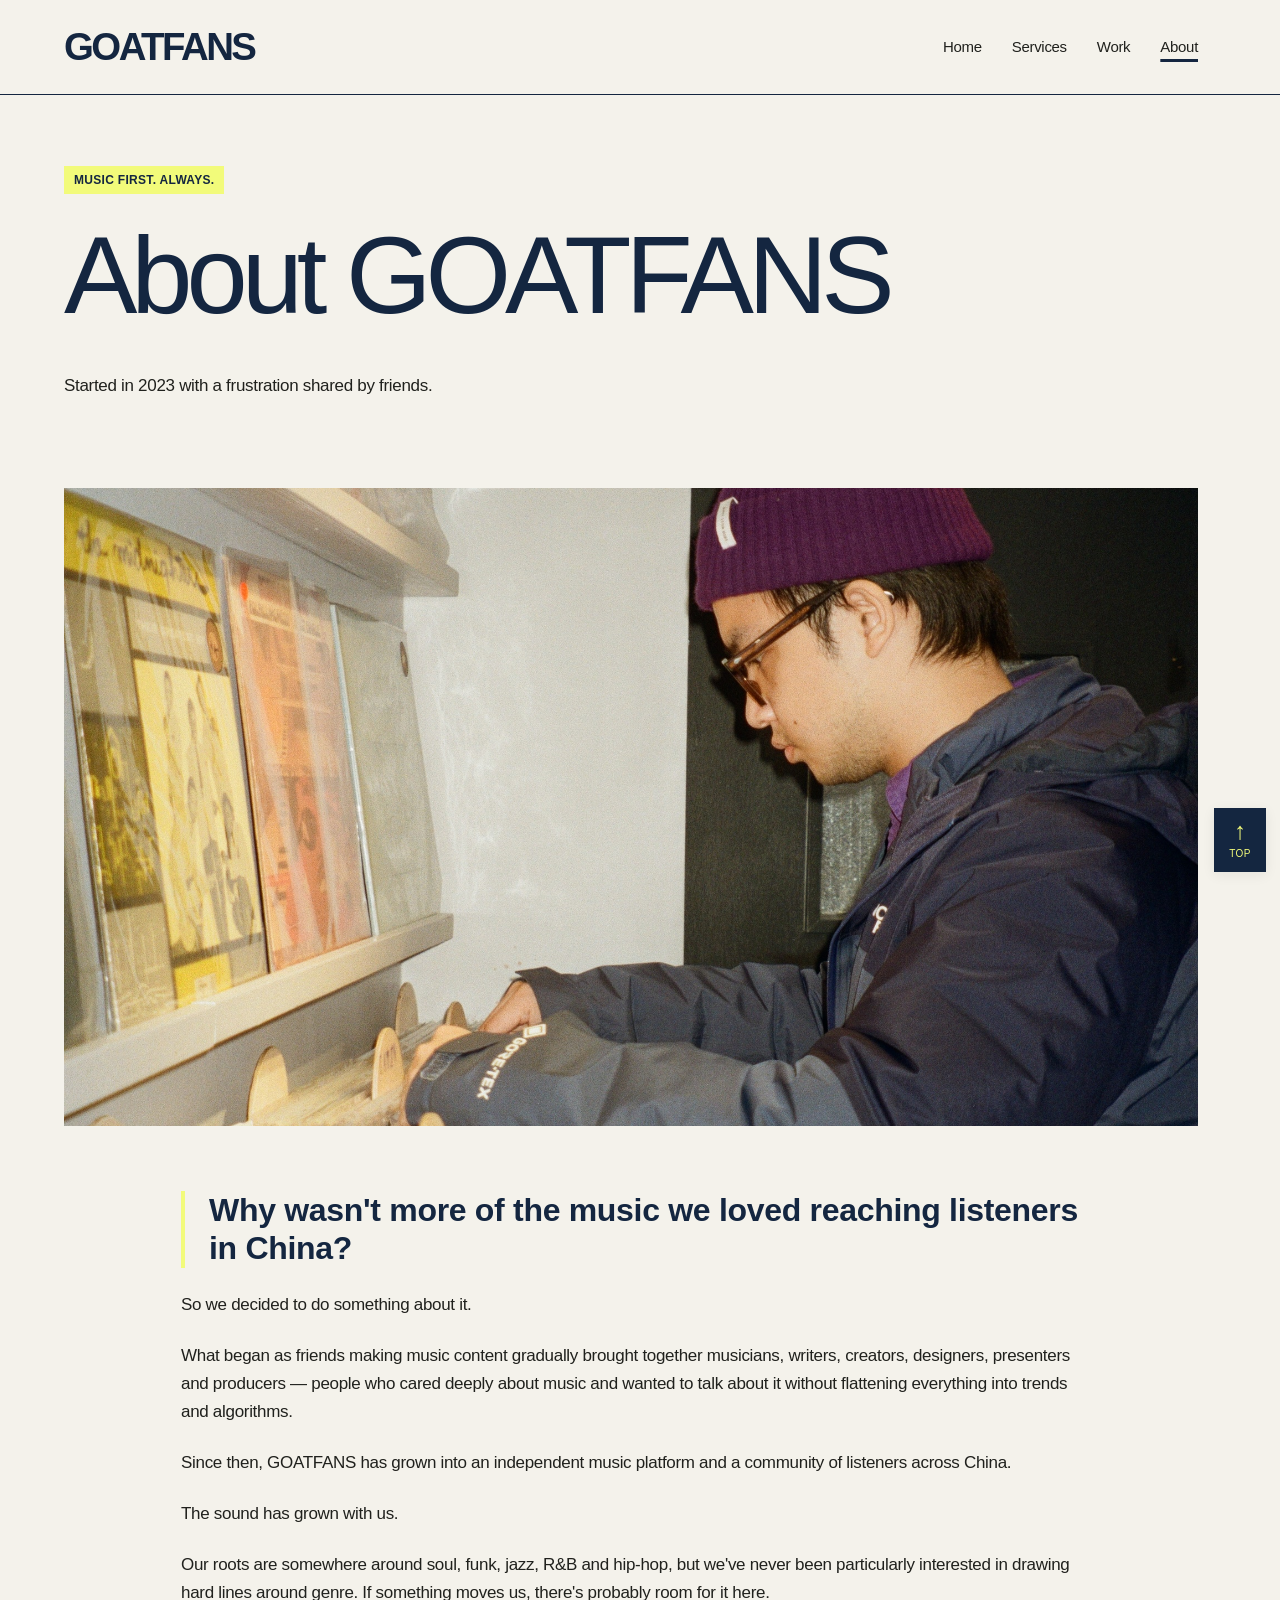
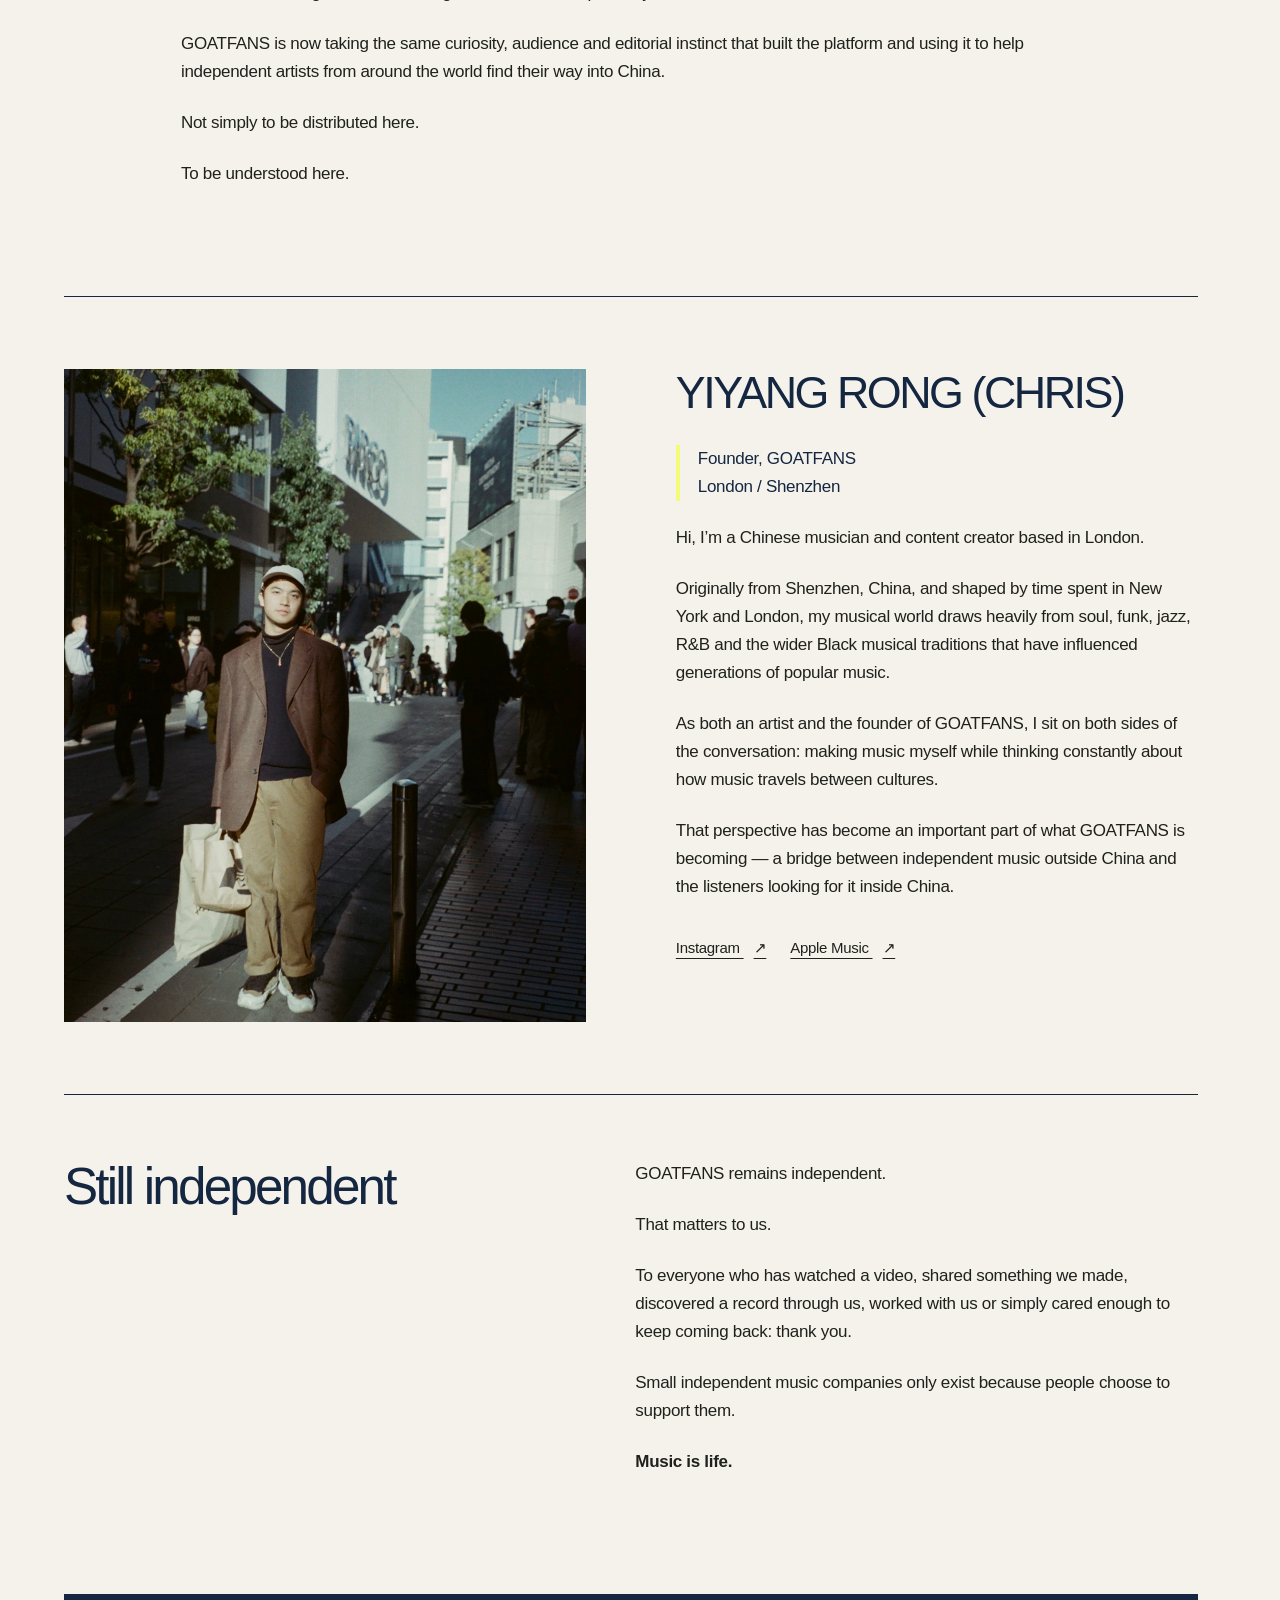
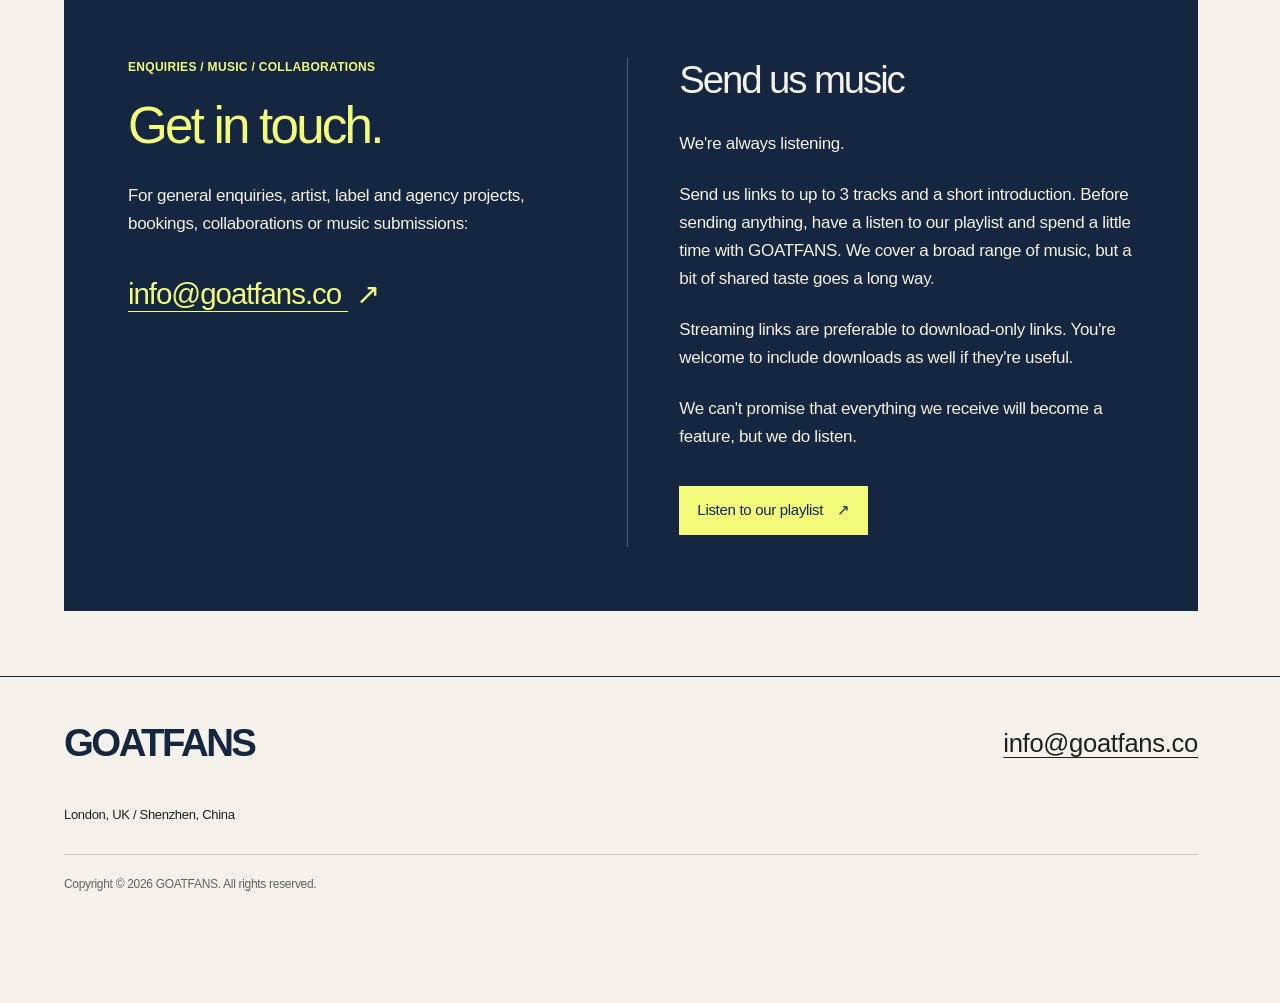
==== commit eeb99a07: "Update about.html" ====
--- a/about.html
+++ b/about.html
@@ -1,6 +1,6 @@
 <!doctype html>
 <html lang="en-GB"><head><meta charset="utf-8"><meta name="viewport" content="width=device-width, initial-scale=1"><meta name="description" content="GOATFANS connects artists and music companies with audiences in China through local insight, storytelling and music marketing."><title>About — GOATFANS</title><link rel="stylesheet" href="assets/style.css"><script defer src="assets/script.js"></script></head>
-<body id="top"><a class="skip" href="#main">Skip to content</a><header class="site-header"><a class="wordmark" href="index.html" aria-label="GOATFANS home">GOATFANS</a><nav aria-label="Main navigation"><a href="index.html">Home</a><a href="services.html">Services</a><a href="work.html">Work</a><a href="about.html" aria-current="page">About</a></nav></header><main id="main"><section class="page-intro"><p class="eyebrow section-tag">MUSIC FIRST. ALWAYS.</p><h1>About GOATFANS</h1></section><figure class="photo wide"><img src="images/home-secondary.jpg" alt="The people and places behind GOATFANS." loading="lazy" width="1600" height="1000"><figcaption>The people and places behind GOATFANS.</figcaption></figure><section class="origin prose"><p>GOATFANS started in 2023 with a frustration shared by friends.</p>
+<body id="top"><a class="skip" href="#main">Skip to content</a><header class="site-header"><a class="wordmark" href="index.html" aria-label="GOATFANS home">GOATFANS</a><nav aria-label="Main navigation"><a href="index.html">Home</a><a href="services.html">Services</a><a href="work.html">Work</a><a href="about.html" aria-current="page">About</a></nav></header><main id="main"><section class="page-intro"><p class="eyebrow section-tag">MUSIC FIRST. ALWAYS.</p><h1>About GOATFANS</h1><p>Started in 2023 with a frustration shared by friends.</p></section><figure class="photo wide"><img src="images/home-secondary.jpg" alt="The story behind GOATFANS." loading="lazy" width="1600" height="1000"><figcaption>The story behind GOATFANS.</figcaption></figure><section class="origin prose">
 <p><strong>Why wasn&#x27;t more of the music we loved reaching listeners in China?</strong></p>
 <p>So we decided to do something about it.</p>
 <p>What began as friends making music content gradually brought together musicians, writers, creators, designers, presenters and producers — people who cared deeply about music and wanted to talk about it without flattening everything into trends and algorithms.</p>
--- a/assets/style.css
+++ b/assets/style.css
@@ -333,3 +333,12 @@
     margin: 24px 0 45px;
   }
 }
+.footer-copyright {
+  margin: 28px 0 0;
+  padding-top: 20px;
+  border-top: 1px solid var(--line);
+  color: var(--muted);
+  font-size: 12px;
+  line-height: 1.5;
+  text-align: left;
+}
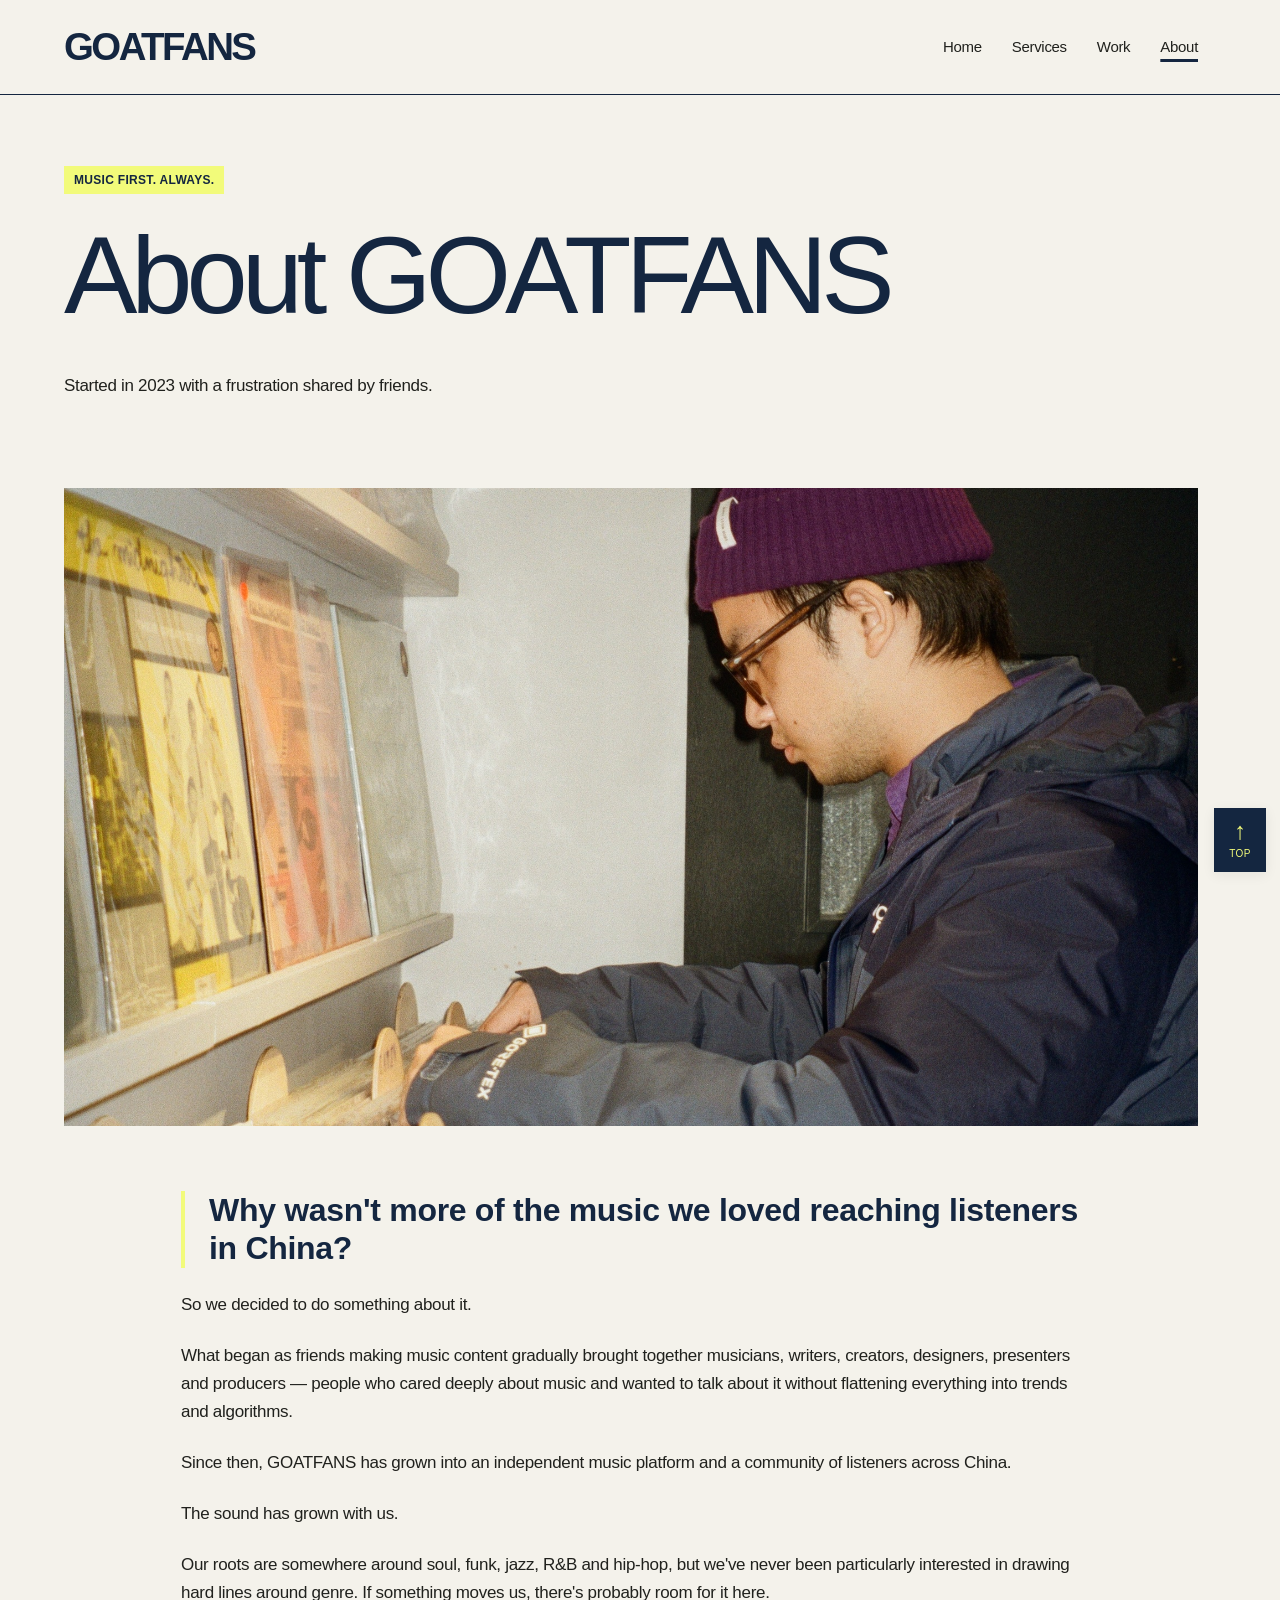
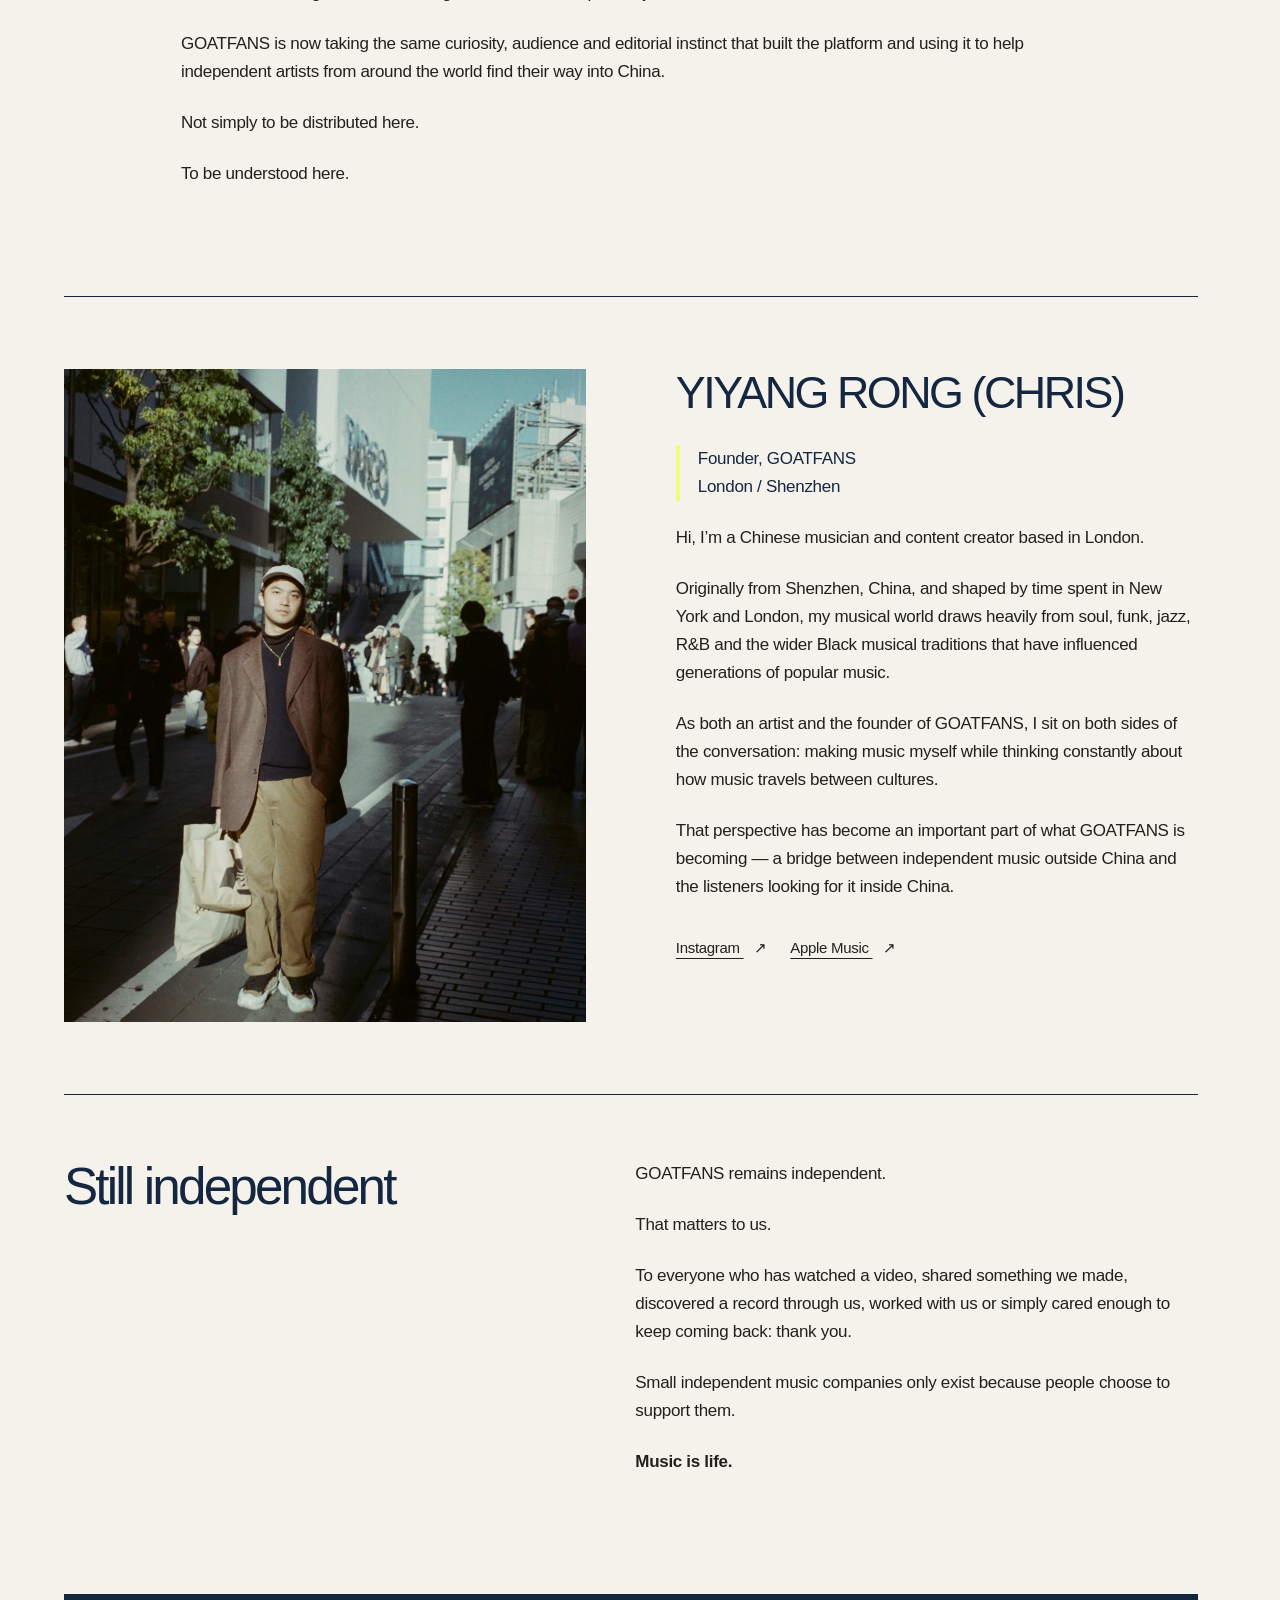
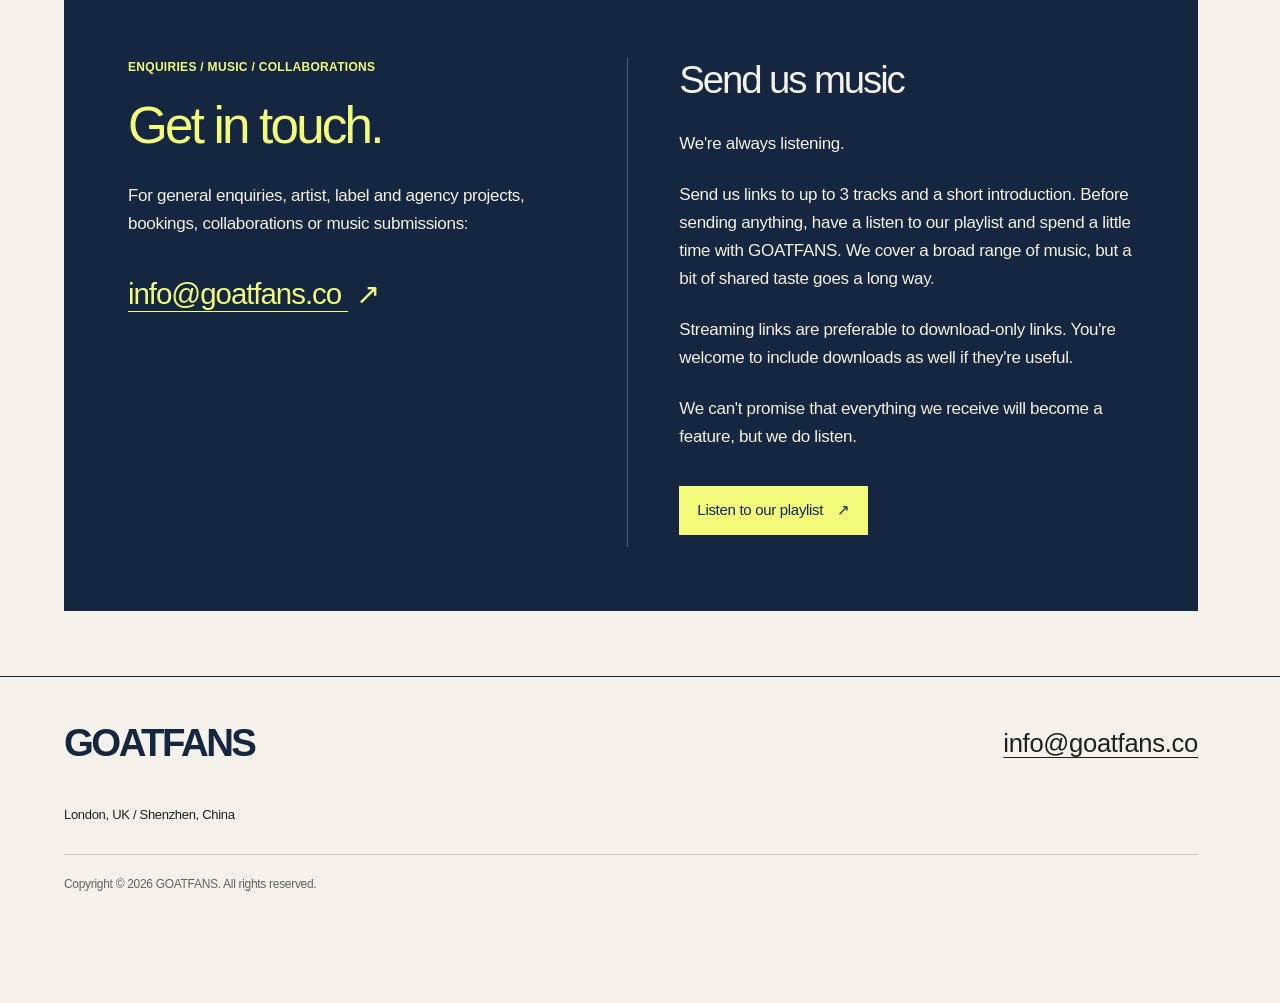
==== commit 3d13807d: "Update about.html" ====
--- a/about.html
+++ b/about.html
@@ -1,5 +1,5 @@
 <!doctype html>
-<html lang="en-GB"><head><meta charset="utf-8"><meta name="viewport" content="width=device-width, initial-scale=1"><meta name="description" content="GOATFANS connects artists and music companies with audiences in China through local insight, storytelling and music marketing."><title>About — GOATFANS</title><link rel="stylesheet" href="assets/style.css"><script defer src="assets/script.js"></script></head>
+<html lang="en-GB"><head><meta charset="utf-8"><meta name="viewport" content="width=device-width, initial-scale=1"><meta name="description" content="GOATFANS connects artists and music companies with audiences in China through local insight, storytelling and music marketing."><title>About — GOATFANS</title><link rel="stylesheet" href="assets/style.css"><script defer src="assets/script.js"></script><link rel="icon" type="image/png" href="/icon.png"></head>
 <body id="top"><a class="skip" href="#main">Skip to content</a><header class="site-header"><a class="wordmark" href="index.html" aria-label="GOATFANS home">GOATFANS</a><nav aria-label="Main navigation"><a href="index.html">Home</a><a href="services.html">Services</a><a href="work.html">Work</a><a href="about.html" aria-current="page">About</a></nav></header><main id="main"><section class="page-intro"><p class="eyebrow section-tag">MUSIC FIRST. ALWAYS.</p><h1>About GOATFANS</h1><p>Started in 2023 with a frustration shared by friends.</p></section><figure class="photo wide"><img src="images/home-secondary.jpg" alt="The story behind GOATFANS." loading="lazy" width="1600" height="1000"><figcaption>The story behind GOATFANS.</figcaption></figure><section class="origin prose">
 <p><strong>Why wasn&#x27;t more of the music we loved reaching listeners in China?</strong></p>
 <p>So we decided to do something about it.</p>
--- a/assets/style.css
+++ b/assets/style.css
@@ -342,3 +342,213 @@
   line-height: 1.5;
   text-align: left;
 }
+/* 1. 基础过渡 */
+.svc-map-link,
+.action-link,
+.contact-playlist,
+.services-contact,
+.svc-top {
+  transition:
+    background-color 180ms ease,
+    color 180ms ease,
+    border-color 180ms ease,
+    transform 180ms ease;
+}
+
+/* 服务卡片的小字跟随卡片变色 */
+.svc-map-link .eyebrow {
+  color: inherit;
+}
+
+/* 链接箭头 */
+.text-link span[aria-hidden="true"],
+.svc-platform-grid dt a span[aria-hidden="true"] {
+  display: inline-block;
+  transition: transform 180ms ease;
+}
+
+/* 平台名称 */
+.svc-platform-grid dt a {
+  color: inherit;
+  text-decoration-thickness: 1px;
+  text-underline-offset: 6px;
+  transition: text-decoration-color 180ms ease;
+}
+
+/* 2. 只在支持鼠标悬停的设备上启用 */
+@media (hover: hover) and (pointer: fine) {
+
+  /* 服务卡片：海军蓝底、柠檬黄字，轻微上移 */
+  .svc-map-link:hover {
+    background-color: #142640;
+    color: #f2fb7a;
+    border-color: #142640;
+    transform: translateY(-4px);
+  }
+
+  /* 常规行动按钮：反色 */
+  .action-link:hover,
+  .services-contact:hover {
+    background-color: #142640;
+    color: #f2fb7a;
+    transform: translateY(-2px);
+  }
+
+  /* 海军蓝区块中的按钮：变成米白底 */
+  .playlist-with-image .action-link:hover,
+  #contact.contact-combined .contact-playlist:hover {
+    background-color: #f4f2eb;
+    color: #142640;
+  }
+
+  /* 链接箭头向右上方移动 */
+  .text-link:hover span[aria-hidden="true"],
+  .svc-platform-grid dt a:hover span[aria-hidden="true"] {
+    transform: translate(3px, -3px);
+  }
+
+  /* 平台名称：柠檬黄色下划线 */
+  .svc-platform-grid dt a:hover {
+    color: #142640;
+    text-decoration-color: #f2fb7a;
+    text-decoration-thickness: 3px;
+  }
+
+  /* 返回顶部按钮 */
+  .svc-top:hover {
+    background-color: #f2fb7a;
+    color: #142640;
+    transform: translateY(-3px);
+  }
+}
+
+/* 3. 点击时的轻微反馈 */
+.svc-map-link:active,
+.action-link:active,
+.contact-playlist:active,
+.services-contact:active,
+.svc-top:active {
+  transform: translateY(1px);
+}
+
+/* 4. 键盘操作也能看清当前位置 */
+.svc-map-link:focus-visible {
+  background-color: #142640;
+  color: #f2fb7a;
+  outline: 2px solid #142640;
+  outline-offset: 5px;
+}
+
+.svc-platform-grid dt a:focus-visible {
+  outline: 2px solid #142640;
+  outline-offset: 5px;
+}
+
+/* 5. 尊重系统的“减少动态效果”设置 */
+@media (prefers-reduced-motion: reduce) {
+  html {
+    scroll-behavior: auto;
+  }
+
+  .svc-map-link,
+  .action-link,
+  .contact-playlist,
+  .services-contact,
+  .svc-top,
+  .text-link span[aria-hidden="true"],
+  .svc-platform-grid dt a,
+  .svc-platform-grid dt a span[aria-hidden="true"] {
+    transition: none;
+    transform: none !important;
+  }
+}
+/* Custom lemon cursor */
+.goat-cursor {
+  position: fixed;
+  top: 0;
+  left: 0;
+  width: 80px;
+  height: 80px;
+  z-index: 2147483647;
+  pointer-events: none;
+  opacity: 0;
+  transform: translate(-50%, -50%);
+}
+
+.goat-cursor::before,
+.goat-cursor::after {
+  content: "";
+  position: absolute;
+  border-radius: 50%;
+  transition: opacity 140ms ease;
+}
+
+/* Default: yellow centre fading to transparent */
+.goat-cursor::before {
+  inset: 0;
+  background: radial-gradient(
+    circle,
+    rgba(242, 251, 122, 1) 0%,
+    rgba(242, 251, 122, 0.85) 22%,
+    rgba(242, 251, 122, 0.35) 48%,
+    rgba(242, 251, 122, 0) 72%
+  );
+}
+
+/* Interactive: smaller solid-stroke ring */
+.goat-cursor::after {
+  width: 18px;
+  height: 18px;
+  top: 50%;
+  left: 50%;
+  box-sizing: border-box;
+  transform: translate(-50%, -50%);
+  border: 2px solid #f2fb7a;
+  background: transparent;
+  box-shadow: 0 0 0 1px rgba(20, 38, 64, 0.2);
+  opacity: 0;
+}
+
+.goat-cursor.is-visible {
+  opacity: 1;
+}
+
+.goat-cursor.is-interactive::before {
+  opacity: 0;
+}
+
+.goat-cursor.is-interactive::after {
+  opacity: 1;
+}
+
+/* Hide native cursor only while custom cursor is active */
+@media (hover: hover) and (pointer: fine) {
+  html.goat-cursor-active,
+  html.goat-cursor-active * {
+    cursor: none !important;
+  }
+}
+
+@media (prefers-reduced-motion: reduce) {
+  .goat-cursor::before,
+  .goat-cursor::after {
+    transition: none;
+  }
+}
+/* Hover: solid circle that inverts the colours underneath */
+.goat-cursor.is-interactive {
+  mix-blend-mode: difference;
+}
+
+.goat-cursor.is-interactive::before {
+  opacity: 0;
+}
+
+.goat-cursor.is-interactive::after {
+  width: 50px;
+  height: 50px;
+  background: #fff;
+  border: 0;
+  box-shadow: none;
+  opacity: 1;
+}
